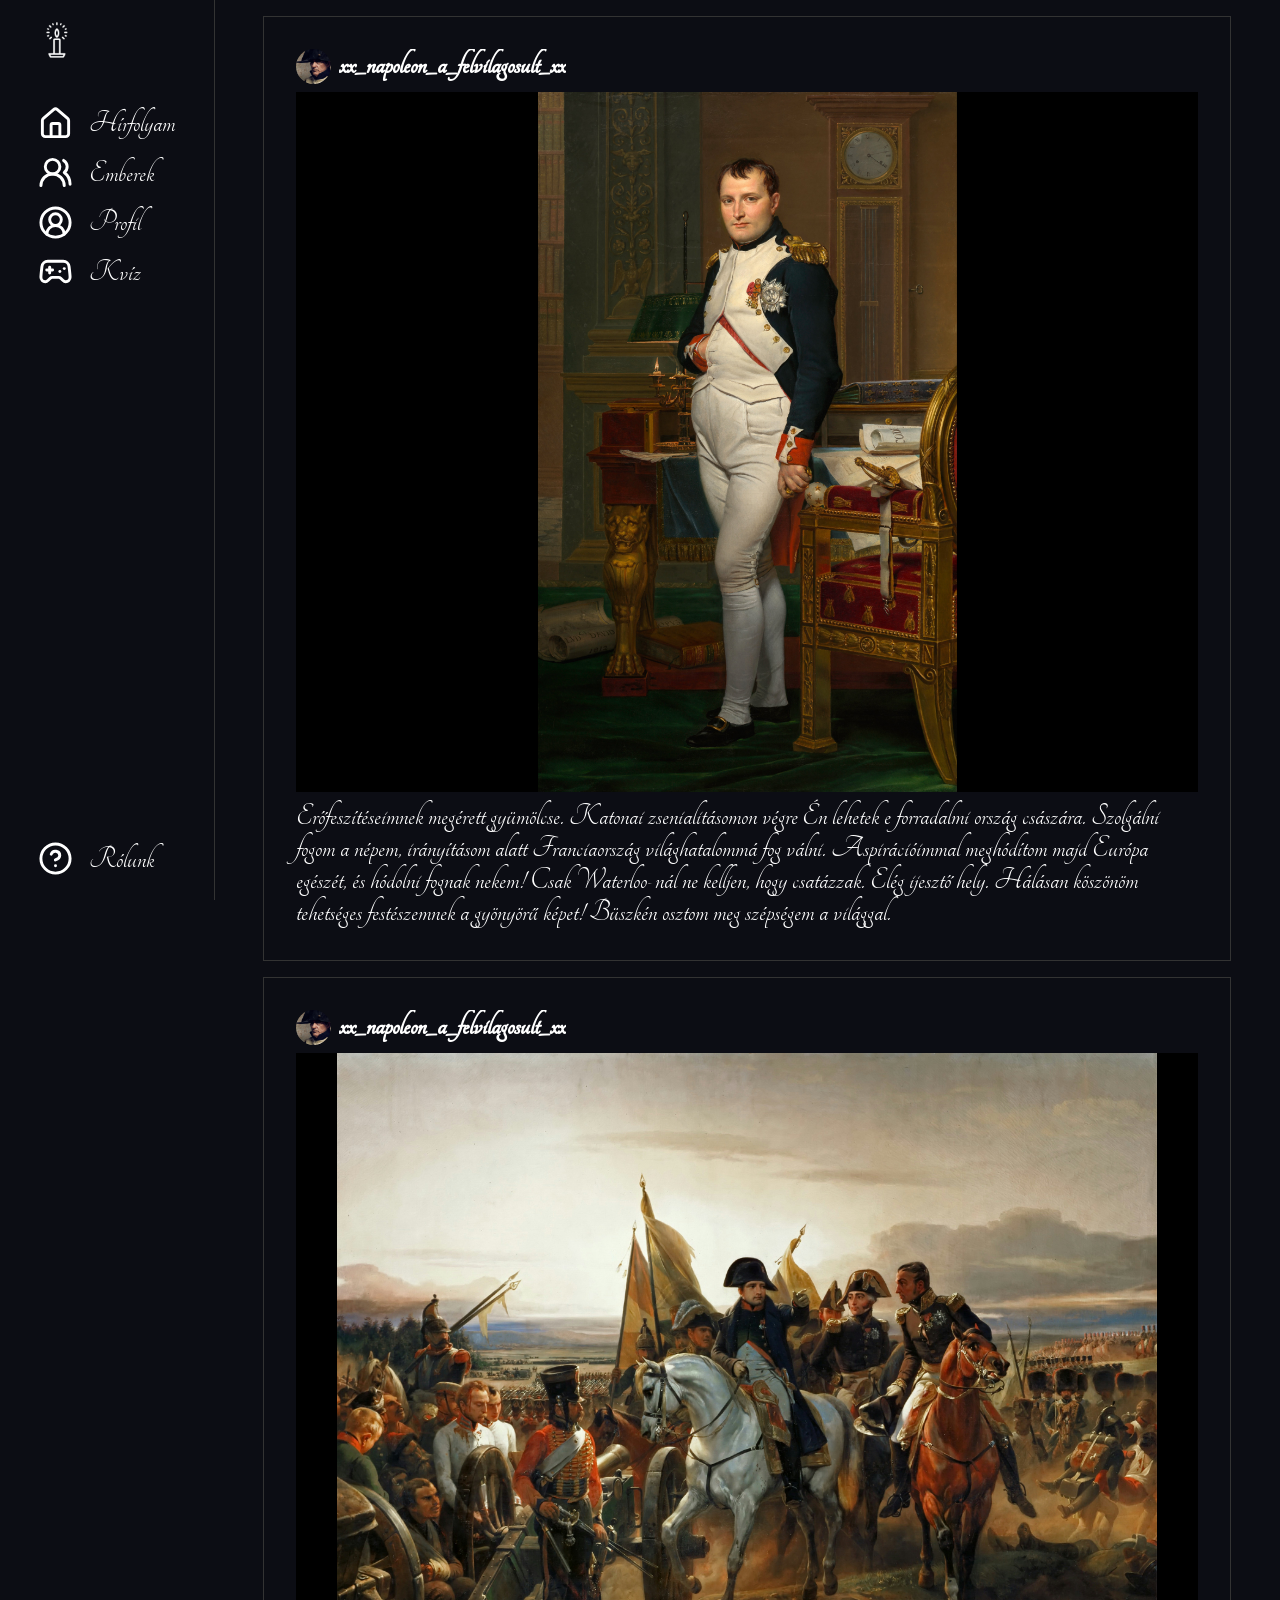
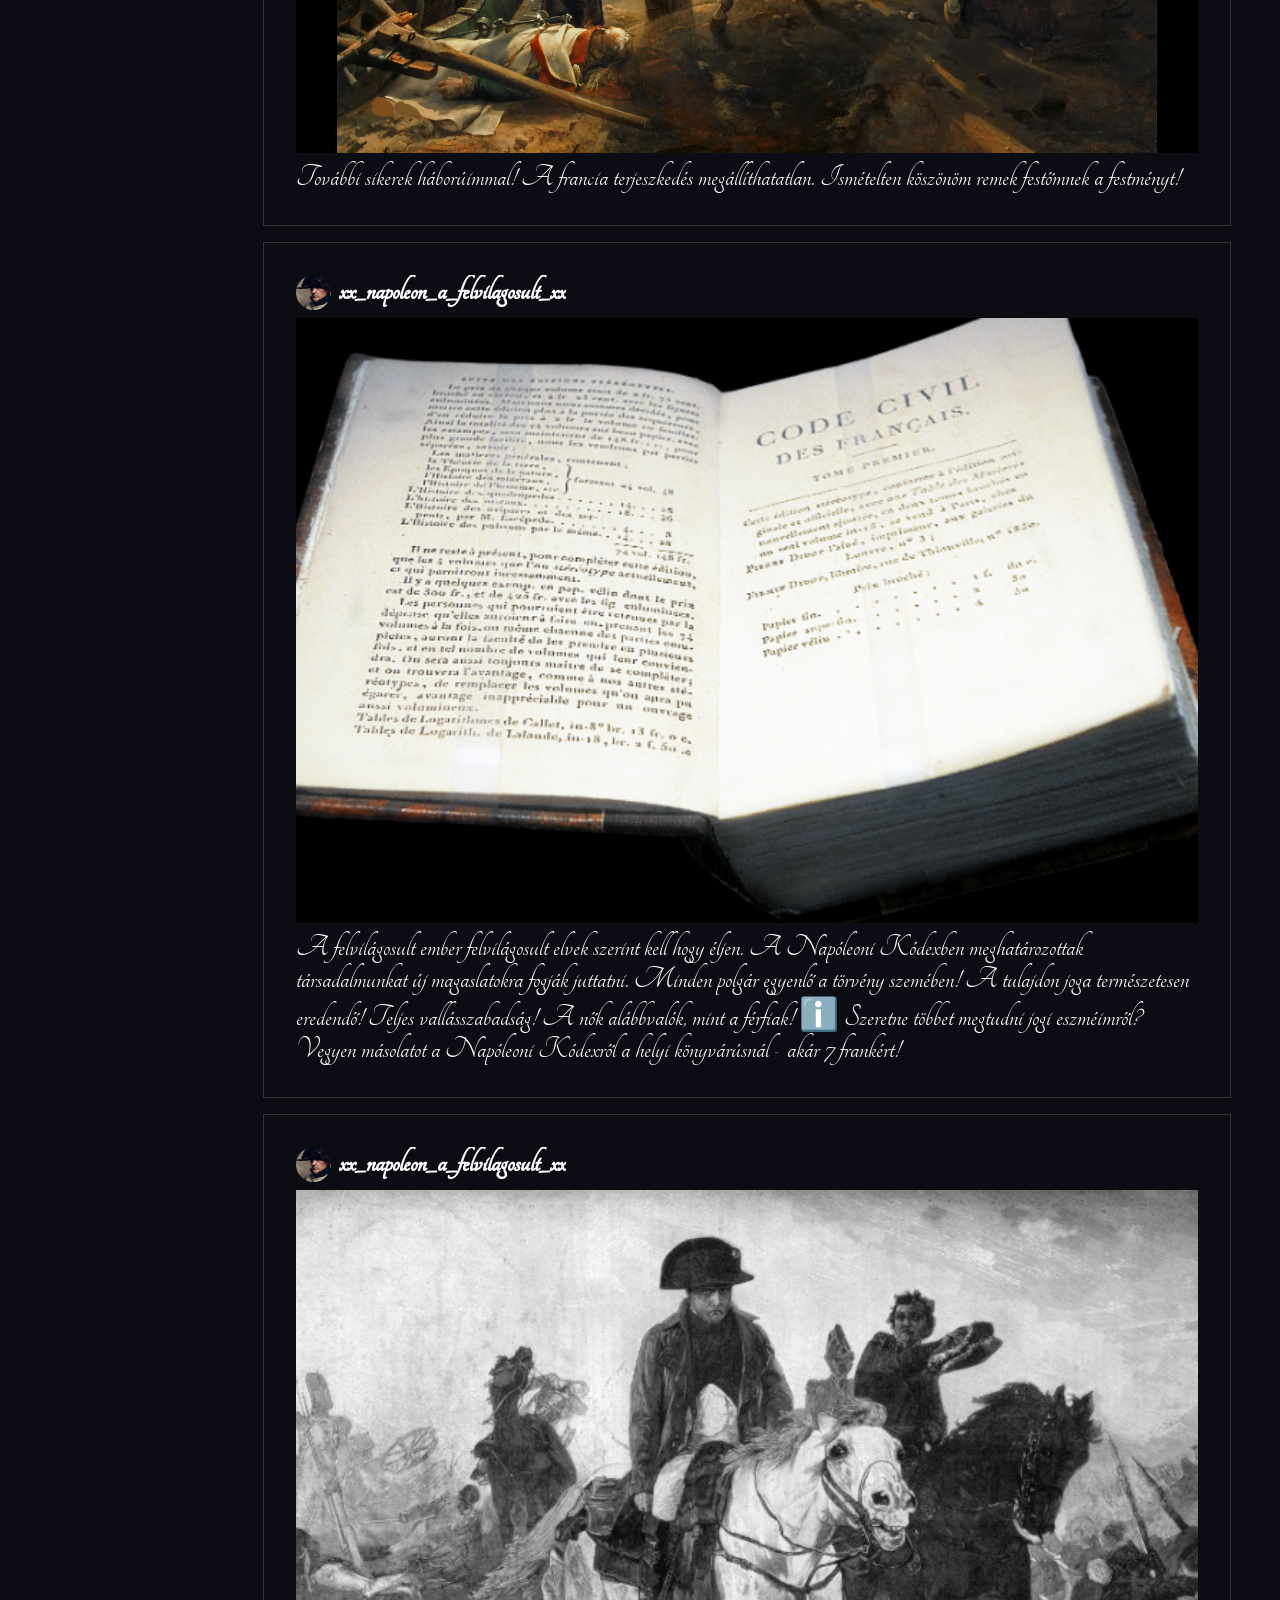
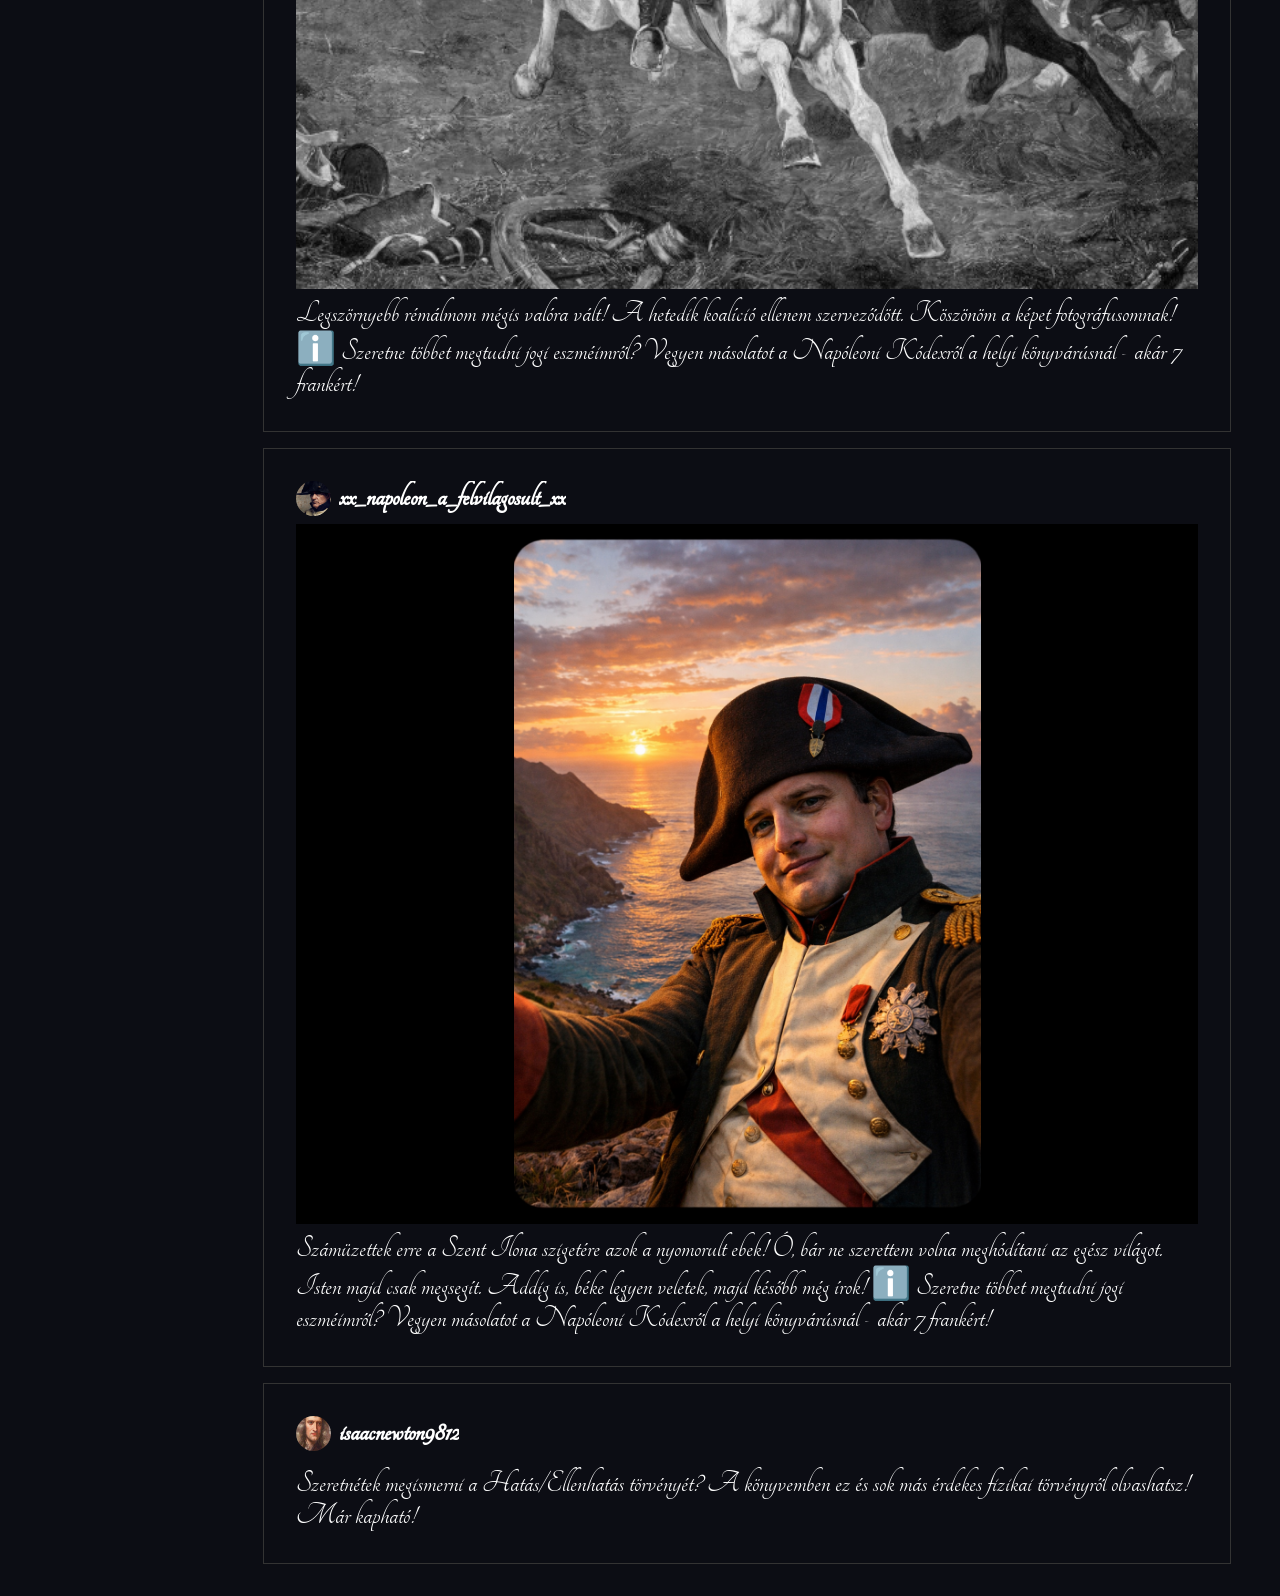
==== index.html @ ebe6faa7 "sdf" ====
<!doctype html>
<html lang="hu">
  <head>
    <meta charset="UTF-8" />
    <meta name="viewport" content="width=device-width, initial-scale=1.0" />
    <link
      rel="shortcut icon"
      href="assets/site/img/icon.png"
      type="image/x-icon"
    />
    <link rel="stylesheet" href="src/styles/main.css" />
    <script type="module" src="src/js/index.js"></script>
    <script src="src/js/post.js" type="module"></script>
    <title>lightenedgram</title>
  </head>
  <body>
    <!-- NAV -->
    <nav>
      <ul class="nav-container nav-icon">
        <li>
          <a href="https://github.com/adrianhelllo/lightenedgram">
            <img
              src="assets/site/img/icon.png"
              class="icon"
              alt="icon"
            />
          </a>
        </li>
      </ul>
      <ul class="nav-container nav-general">
        <li>
          <a href="index.html"
            ><svg
              xmlns="http://www.w3.org/2000/svg"
              viewBox="0 0 24 24"
              fill="none"
              stroke="currentColor"
              stroke-width="2"
              stroke-linecap="round"
              stroke-linejoin="round"
              class="lucide lucide-house-icon lucide-house"
            >
              <path d="M15 21v-8a1 1 0 0 0-1-1h-4a1 1 0 0 0-1 1v8" />
              <path
                d="M3 10a2 2 0 0 1 .709-1.528l7-6a2 2 0 0 1 2.582 0l7 6A2 2 0 0 1 21 10v9a2 2 0 0 1-2 2H5a2 2 0 0 1-2-2z"
              />
            </svg>
            <span class="link-text">Hírfolyam</span></a
          >
        </li>
        <li>
          <a href="src/pages/people.html"
            ><svg
              xmlns="http://www.w3.org/2000/svg"
              viewBox="0 0 24 24"
              fill="none"
              stroke="currentColor"
              stroke-width="2"
              stroke-linecap="round"
              stroke-linejoin="round"
              class="lucide lucide-users-round-icon lucide-users-round icon"
            >
              <path d="M18 21a8 8 0 0 0-16 0" />
              <circle cx="10" cy="8" r="5" />
              <path d="M22 20c0-3.37-2-6.5-4-8a5 5 0 0 0-.45-8.3" />
            </svg>
            <span class="link-text">Emberek</span></a
          >
        </li>
        <li>
          <a href="src/pages/profile.html">
            <svg
              xmlns="http://www.w3.org/2000/svg"
              viewBox="0 0 24 24"
              fill="none"
              stroke="currentColor"
              stroke-width="2"
              stroke-linecap="round"
              stroke-linejoin="round"
              class="lucide lucide-circle-user-round-icon lucide-circle-user-round"
            >
              <path d="M18 20a6 6 0 0 0-12 0" />
              <circle cx="12" cy="10" r="4" />
              <circle cx="12" cy="12" r="10" /></svg><span class="link-text">Profil</span></a
          >
        </li>
        <li>
          <a href="src/pages/quiz.html">
            <svg
              xmlns="http://www.w3.org/2000/svg"
              viewBox="0 0 24 24"
              fill="none"
              stroke="currentColor"
              stroke-width="2"
              stroke-linecap="round"
              stroke-linejoin="round"
              class="lucide lucide-gamepad2-icon lucide-gamepad-2"
            >
              <line x1="6" x2="10" y1="11" y2="11" />
              <line x1="8" x2="8" y1="9" y2="13" />
              <line x1="15" x2="15.01" y1="12" y2="12" />
              <line x1="18" x2="18.01" y1="10" y2="10" />
              <path
                d="M17.32 5H6.68a4 4 0 0 0-3.978 3.59c-.006.052-.01.101-.017.152C2.604 9.416 2 14.456 2 16a3 3 0 0 0 3 3c1 0 1.5-.5 2-1l1.414-1.414A2 2 0 0 1 9.828 16h4.344a2 2 0 0 1 1.414.586L17 18c.5.5 1 1 2 1a3 3 0 0 0 3-3c0-1.545-.604-6.584-.685-7.258-.007-.05-.011-.1-.017-.151A4 4 0 0 0 17.32 5z"
              /></svg><span class="link-text">Kvíz</span></a
          >
        </li>
      </ul>
      <ul class="nav-container nav-misc">
        <li>
          <a href="src/pages/about.html">
            <svg
              xmlns="http://www.w3.org/2000/svg"
              viewBox="0 0 24 24"
              fill="none"
              stroke="currentColor"
              stroke-width="2"
              stroke-linecap="round"
              stroke-linejoin="round"
              class="lucide lucide-circle-question-mark-icon lucide-circle-question-mark"
            >
              <circle cx="12" cy="12" r="10" />
              <path d="M9.09 9a3 3 0 0 1 5.83 1c0 2-3 3-3 3" />
              <path d="M12 17h.01" /></svg><span class="link-text">Rólunk</span></a
          >
        </li>
      </ul>
    </nav>
    <!-- NAV VÉGE -->
    <!-- HIRFOLYAM -->
    <main class="page-inner">
      <section id="feed">
        <!-- posztok ide kerülnek -->
      </section>
      <!-- LEBEGŐ POSZT SABLON ELŐ HTML -->
      <div id="post-float" class="border hidden">
        <button id="btn-float-close">X</button>
        <section id="post-float-img-cont">

          <img id="post-float-img" src="" alt="Képi tartalom" />
        
        </section>
        <section id="post-float-text">
          <article id="post-desc">
            <div class="user-card">
              <div class="user-info">

                <img id="user-pfp" src="" alt="Profilkép">
                <h5 id="user-username"></h5>

              </div>
              <div id="user-content">

                <p id="user-content-desc"></p>
              
              </div>
            </div>
          </article>
          <article id="user-comments">
            <!-- <div class="user-card">
              <div class="user-info">

                <img class="comment-user-pfp" src="" alt="Profilkép">
                <h5 class="comment-user-username"></h5>

              </div>
              <div class="user-content">

                <p class="user-content-comment"></p>

              </div>
            </div> -->

            <!-- kommentek ide -->
          </article>
        </section>
      </div>
    </main>
    <!-- HIRFOLYAM VÉGE -->
  </body>
</html>
---- src/styles/main.css ----
@import url('https://fonts.googleapis.com/css2?family=Ballet:opsz@16..72&display=swap');

@font-face {
  font-family: "Modified_Tangerine";
  src: url("../../assets/fonts/Tangerine/Tangerine-Regular.woff2") format("woff2");
  font-weight: 400;
  font-style: normal;
}

@font-face {
  font-family: "Modified_Bold_Tangerine";
  src: url("../../assets/fonts/Tangerine/Tangerine-Bold.woff2") format("woff2");
  font-weight: 700;
  font-style: normal;
}

:root {
  --PRIMARY: #0c0d14;
  --ACCENT: #333;
  --TEXT-PRIMARY: white;
  --TEXT-ACCENT: #bbb;
  --FONT-HEADING: "Ballet", cursive;
  --FONT-BODY: "Modified_Tangerine", cursive;
  --FONT-BODY-SIZE: 2rem;
}

* {
  box-sizing: border-box;
  padding: 0;
  margin: 0;
}

body {
  color: var(--TEXT-PRIMARY);
  font-family: var(--FONT-BODY);
  font-size: var(--FONT-BODY-SIZE);
  background-color: var(--PRIMARY);

  display: grid;
  grid-template-columns: auto 1fr;
}

button {
  display: flex;
  column-gap: 0.5rem;
  cursor: pointer;
  padding: 0.5rem;
  background-color: var(--ACCENT);
  border: none;
  font-family: var(--FONT-BODY);
  font-size: 2rem;
  font-weight: 700;
  letter-spacing: 5%;
  background-color: var(--PRIMARY);
  color: white;
}

button:hover {
  opacity: 0.8;
}

h1,
h2,
h3,
h4,
h5,
h6 {
  font-family: var(--FONT-HEADING);
}

img {
    display: block;
    max-width: 100%;
}

svg {
  width: clamp(28px, calc(5px + 4vw), 35px);
  height: auto;
}

a {
  text-decoration: none;
  color: inherit;
}

a:hover {
  opacity: 0.8;
}

.hidden {
  display: none !important; 
  width: 0 !important;
  height: 0 !important;
}

.border {
  border: 1px solid var(--ACCENT);
}

.page-inner {
  /* !!! Use this class for any content element aside from the nav */
  
  /* border-inline: 1px solid var(--ACCENT); */
  /* padding: 3rem; */
  /*width: clamp(660px, 70%, 1500px);
  max-width: 100%;*/

  width: 100%;
  max-width: 1000px;
  
  padding: 1rem;
  margin-inline: auto; /* inline necessary as content is a grid element */
}

/* NAV STILUSOK */

.nav-icon li a {
  aspect-ratio: 1/1;
  width: 50px;
  height: 50px;
  padding: 0;
}

nav {
  display: grid;
  position: sticky;
  top: 0;
  z-index: 1;
  grid-template-rows: auto 1fr auto;
  gap: 2rem;
  padding: 1rem min(3vw, 2rem);
  flex-flow: column nowrap;
  border-right: 1px solid var(--ACCENT);
  height: 100vh;
}

nav .nav-container {
  list-style-type: none;
  display: flex;
  flex-flow: column nowrap;
}

nav .nav-container li {
  display: inline-block;
}

nav .nav-container li a {
  display: inline-flex;
  align-items: center;
  gap: 1rem;
  padding: 0.4rem;
  border-radius: 0.4rem;
  color: white;
  text-decoration: none;
}

nav .nav-container li a:hover {
    background-color: var(--ACCENT);
}

/* HÍRFOLYAM STILUSOK */

.post {
  margin-bottom: 1rem;
  padding: 2rem;
}

.post .post-author {
  display: flex;
  column-gap: 0.5rem;
  margin-bottom: 0.5rem;
}

.post .post-author .author-pfp {
  border-radius: 100%;
}

.post .post-author .author-name {
  font-weight: 700;
  overflow: hidden;
  text-overflow: ellipsis;
}

.post .post-content img {
  display: block;
  width: clamp(300px, 100%, 1200px);
  max-height: 700px;
  object-fit: contain;
  height: auto;
  margin: auto;
  /* max-height: 1000px; */
}

.post .post-content .img-cont {
  background-color: black;
  margin: 0.5rem 0;
}

/* LEBEGŐ POST STILUSOK */

#post-float {
  position: fixed;
  top: 50%;
  left: 50%;
  translate: -50% -50%;
  width: min(70%, 1000px);
  height: 80vh;
  z-index: 9999;

  display: grid;
  grid-template-columns: repeat(2, 1fr);

  background-color: var(--PRIMARY);
  border-radius: 2rem;
}

#post-float #btn-float-close {
  position: absolute;
  top: 0;
  right: 0;
}

/* TÖRÉSPONT */
@media screen and (max-width: 768px) {
  body {
    display: block;
    padding-bottom: 5rem; /* Account for space created by navbar */
  }

  nav {
    width: 100%;
    position: fixed;
    top: auto;
    bottom: 0;
    gap: 1rem;
    align-items: center;
    grid-template-rows: none;
    grid-template-columns: auto 1fr auto;
    background-color: var(--PRIMARY);
    border-top: 1px solid var(--ACCENT);
    border-right: none;
    padding: 1rem;
    height: auto;
  }

  nav .nav-general {
    flex-flow: row;
    justify-content: center;
    column-gap: 0.75rem;
  }

  nav .nav-container .link-text {
    display: none;
  }
}
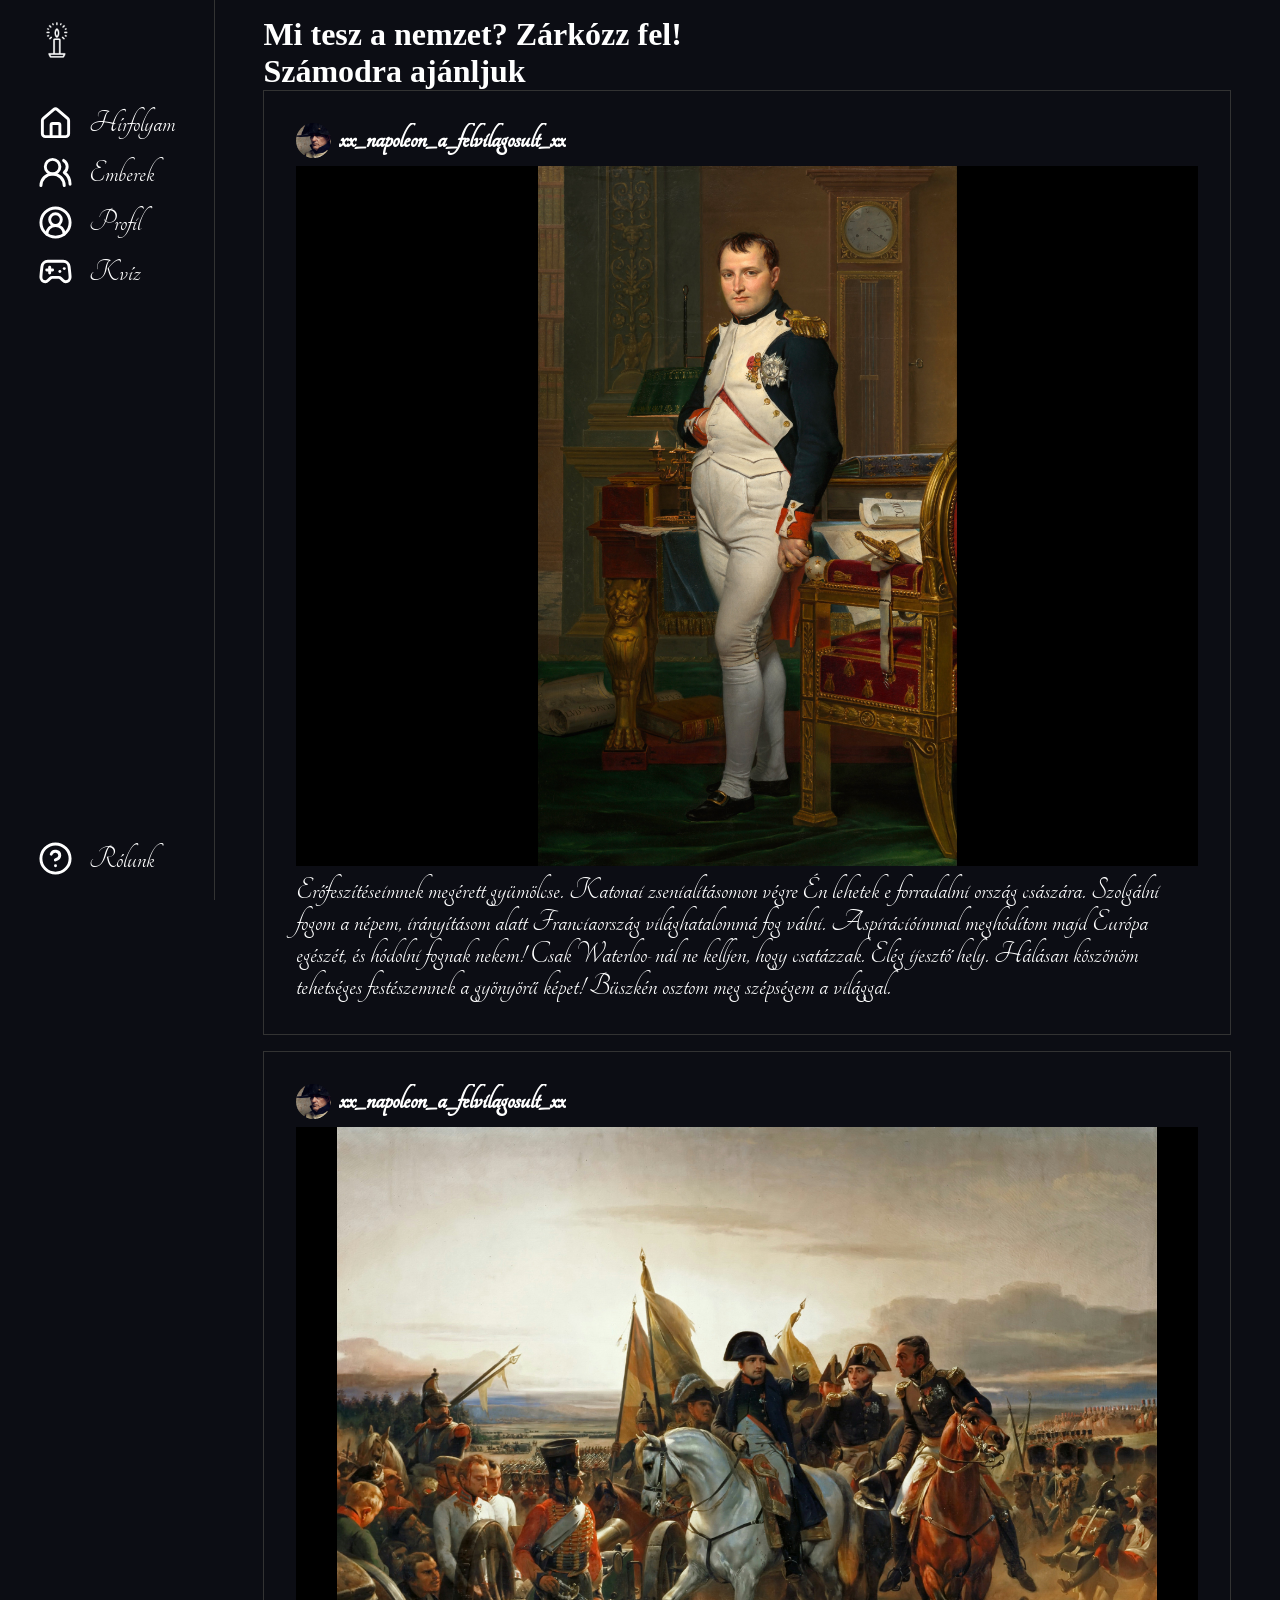
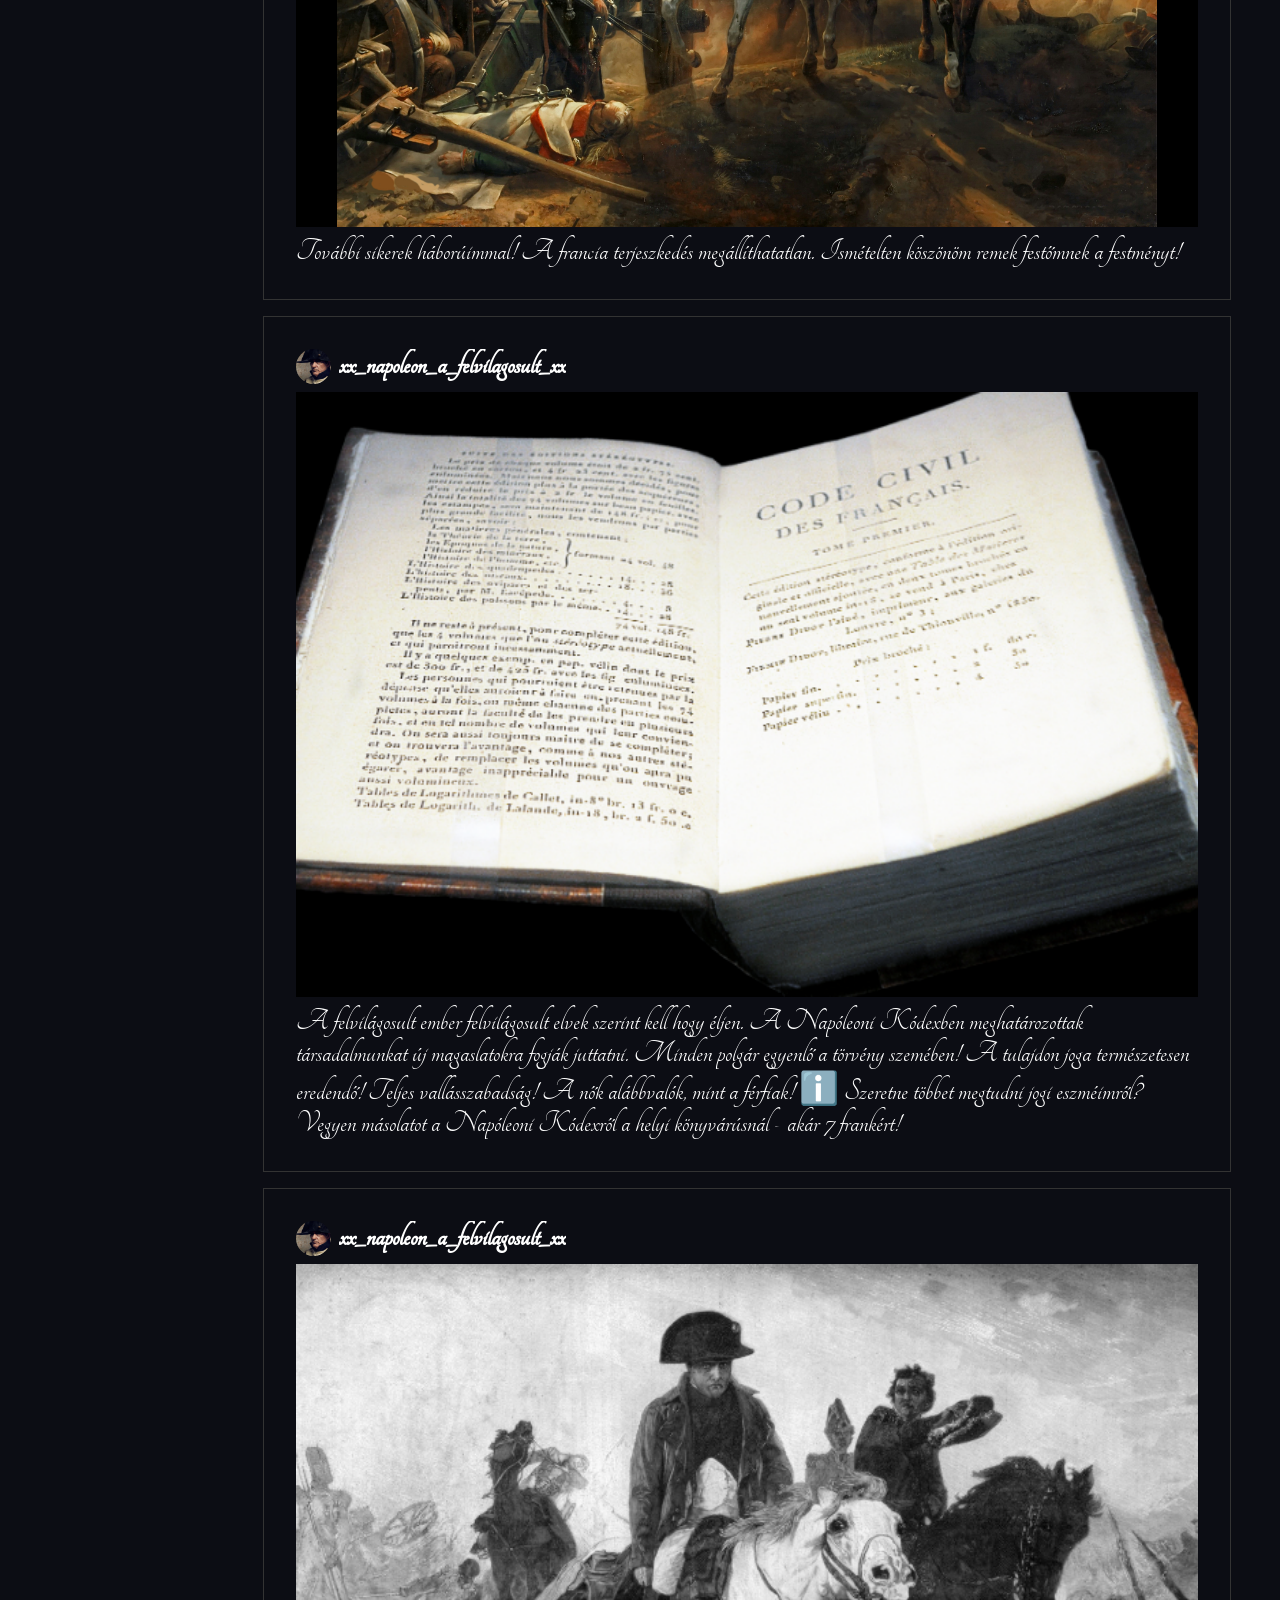
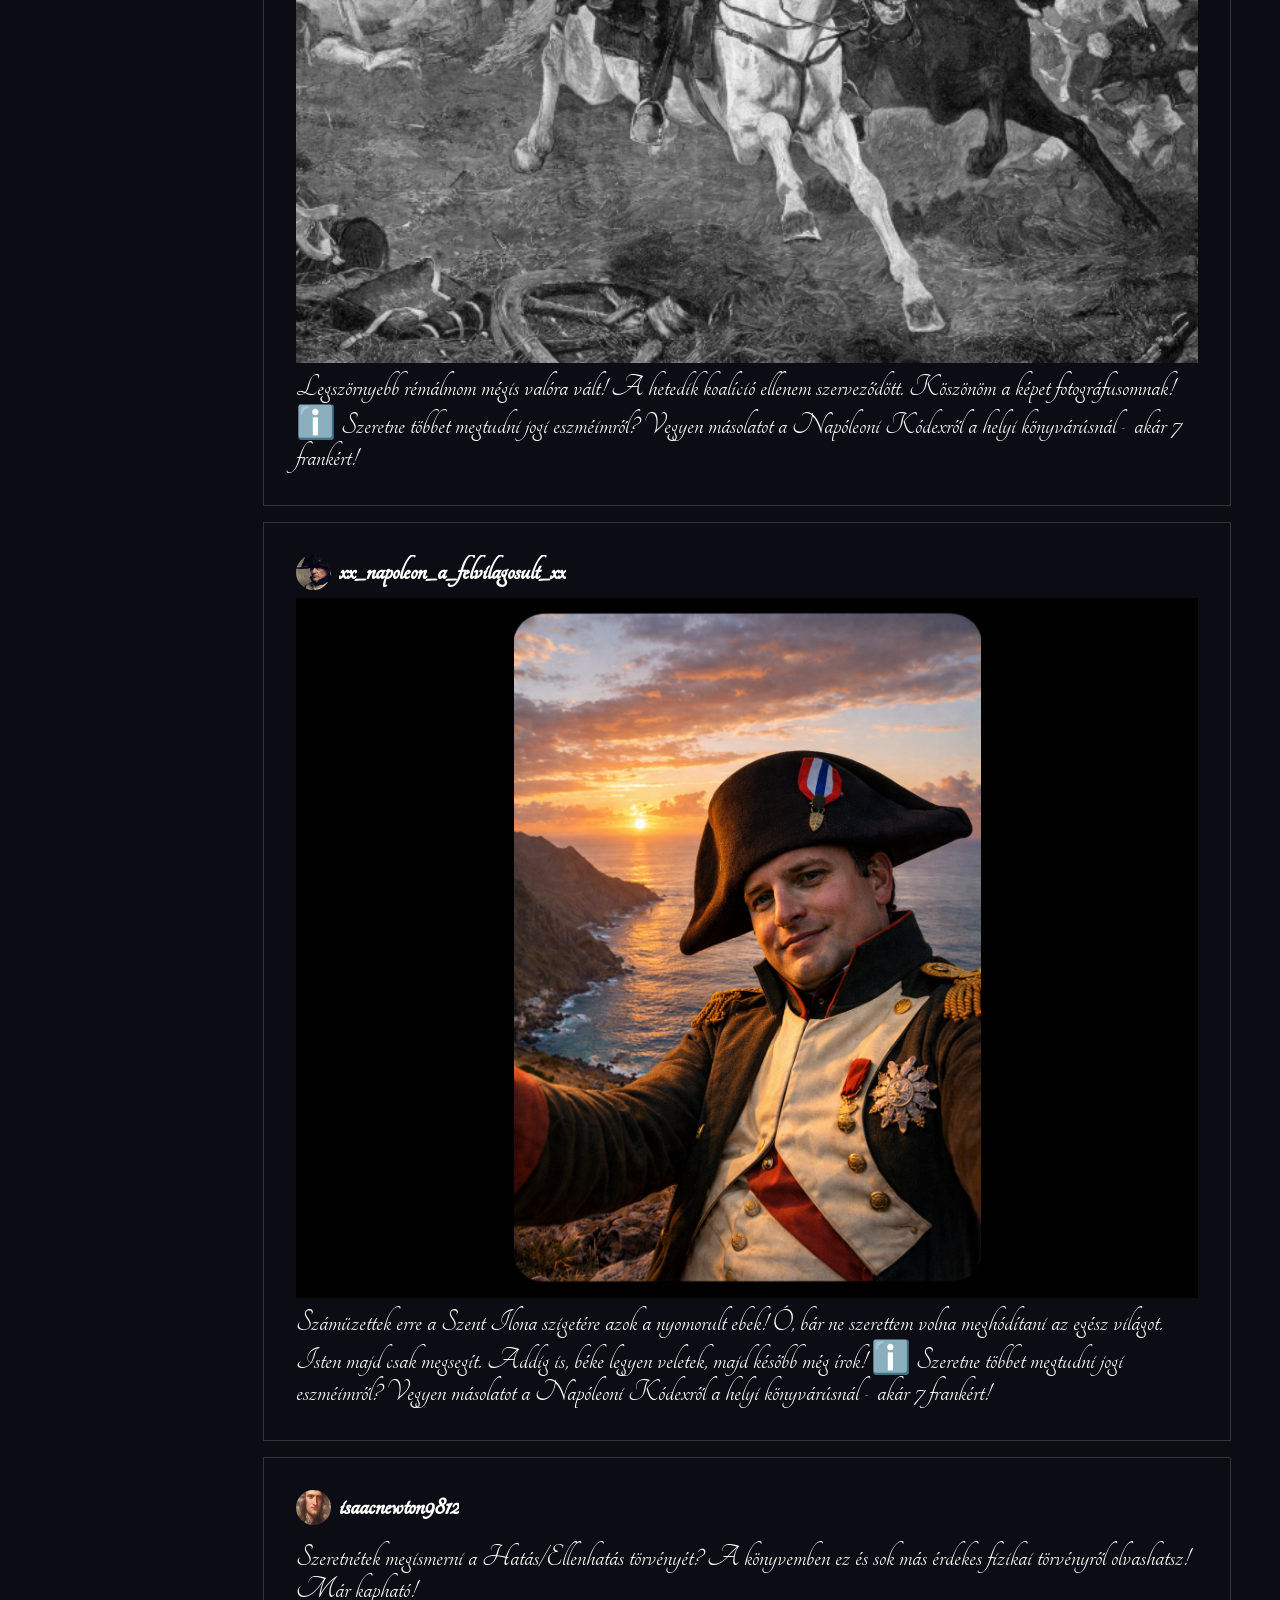
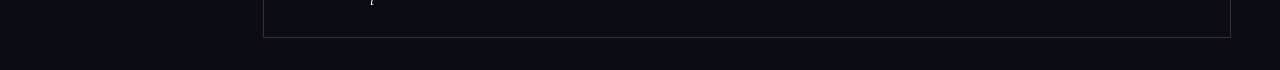
==== commit e4f6cf30: "create container for recents" ====
--- a/index.html
+++ b/index.html
@@ -129,6 +129,11 @@
     <!-- NAV VÉGE -->
     <!-- HIRFOLYAM -->
     <main class="page-inner">
+      <h4>Mi tesz a nemzet? Zárkózz fel!</h4>
+      <section id="recent-container">
+        <!-- profilok / story-k ide kerülnek -->
+      </section>
+      <h4>Számodra ajánljuk</h4>
       <section id="feed">
         <!-- posztok ide kerülnek -->
       </section>
--- a/src/styles/main.css
+++ b/src/styles/main.css
@@ -93,6 +93,10 @@
   height: 0 !important;
 }
 
+.nowrap {
+  white-space: nowrap;
+}
+
 .border {
   border: 1px solid var(--ACCENT);
 }
@@ -155,7 +159,7 @@
 }
 
 nav .nav-container li a:hover {
-    background-color: var(--ACCENT);
+  background-color: var(--ACCENT);
 }
 
 /* HÍRFOLYAM STILUSOK */
@@ -200,24 +204,91 @@
 
 #post-float {
   position: fixed;
+  top: 0;
+  left: 0;
+  z-index: 2;
+  width: 100%;
+  height: 100%;
+  background-color: rgba(0, 0, 0, 0.7);
+  backdrop-filter: blur(10px);
+}
+
+#post-float #btn-float-close {
+  position: absolute;
+  background-color: rgba(0, 0, 0 , 0);
+  top: 10px;
+  right: 10px;
+  z-index: 9999;
+}
+
+#post-float #post-float-content {
+  position: fixed;
   top: 50%;
   left: 50%;
   translate: -50% -50%;
-  width: min(70%, 1000px);
-  height: 80vh;
-  z-index: 9999;
+  width: min(90%, 1500px);
+  height: 90svh;
 
   display: grid;
-  grid-template-columns: repeat(2, 1fr);
+  grid-template-columns: 1fr min(fit-content(500px), 1fr);
 
   background-color: var(--PRIMARY);
-  border-radius: 2rem;
-}
-
-#post-float #btn-float-close {
-  position: absolute;
-  top: 0;
-  right: 0;
+}
+
+#post-float #post-float-content #post-float-img-cont {
+  display: grid;
+  align-items: center;
+  width: 100%;
+  height: 100%;
+  min-height: 0; /* A grid elemek alapból nem lehetnek kisebbek, mint tartalmuk */
+  background-color: black;
+}
+
+#post-float #post-float-content #post-float-img-cont #post-float-img {
+  width: 100%;
+  height: 100%;
+  object-fit: contain;
+  overflow: hidden;
+}
+
+#post-float #post-float-content #post-float-text {
+  overflow-y: auto;
+  padding-top: 3rem;
+  padding: 1rem;
+}
+
+.user-card {
+  margin-bottom: 1rem;
+  font-size: 1.4rem;
+  padding: 0.5rem;
+}
+
+.user-card .user-info {
+  display: flex;
+  align-items: center;
+  gap: 1rem;
+  margin-bottom: 0.5rem;
+}
+
+.user-card .user-info img {
+  width: 35px;
+  height: 35px; 
+  border-radius: 50%;
+}
+
+.user-card .user-info h5 {
+  overflow: hidden;
+  text-overflow: ellipsis;
+}
+
+#post-float #post-float-content #post-float-text #user-comments-empty {
+  opacity: 0.5;
+  text-align: center;
+  padding: 3rem 0;
+}
+
+#post-float #post-float-content #post-float-text #user-comments-empty .icon {
+  width: 25%;
 }
 
 /* TÖRÉSPONT */
@@ -226,6 +297,8 @@
     display: block;
     padding-bottom: 5rem; /* Account for space created by navbar */
   }
+
+  /* NAV TÖRÉSPONT STILUSOK */
 
   nav {
     width: 100%;
@@ -252,6 +325,27 @@
   nav .nav-container .link-text {
     display: none;
   }
-}
-
-
+
+  /* LEBEGŐ POSZT TÖRÉSPONT STILUSOK */
+
+  #post-float #post-float-content {
+    display: block;
+    overflow-y: scroll;
+    width: 70%;
+    padding: 0;
+  }
+
+  #post-float #post-float-content #post-float-text {
+    margin-top: 1rem;
+  }
+
+  #post-float #post-float-content #btn-float-close {
+    position: sticky;
+    top: 0;
+    margin: auto;
+    aspect-ratio: 1/1;
+    padding: 1rem;
+    font-size: 2.5rem;
+    border-radius: 50%;
+  }
+}
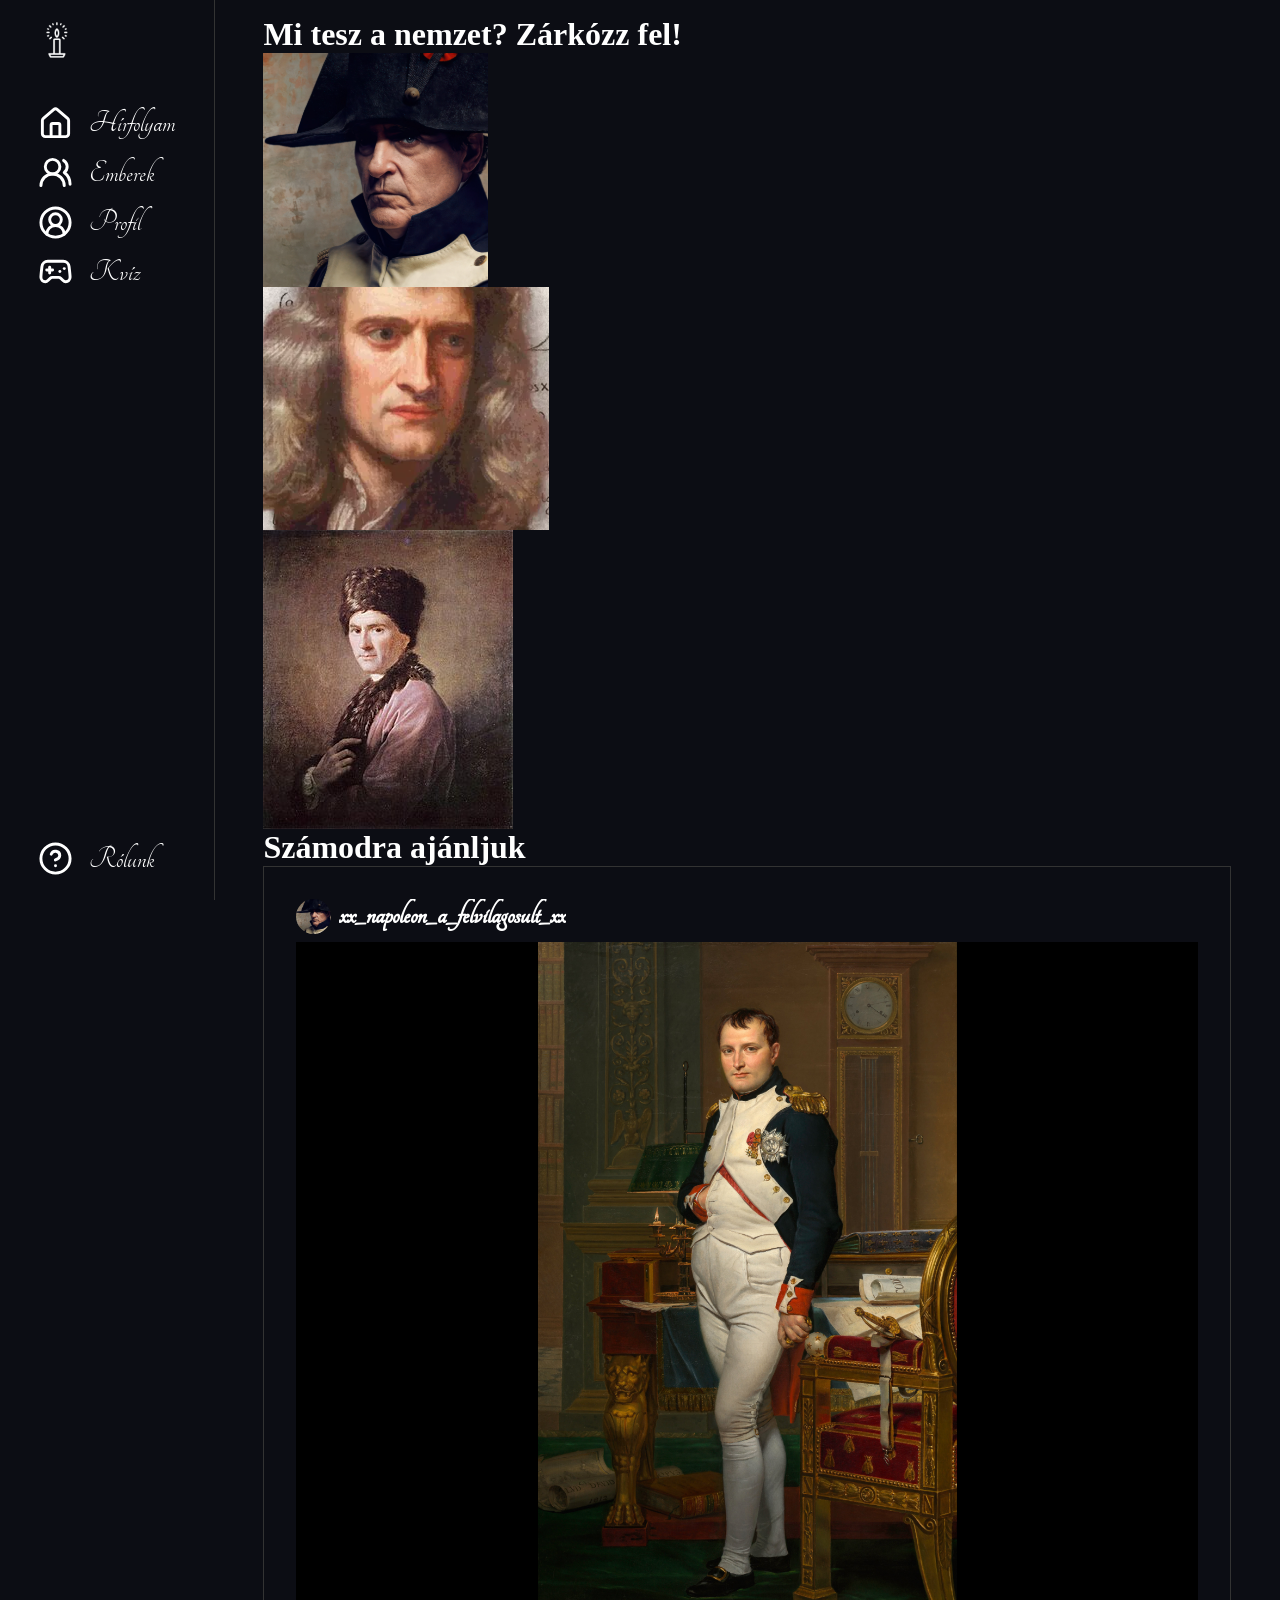
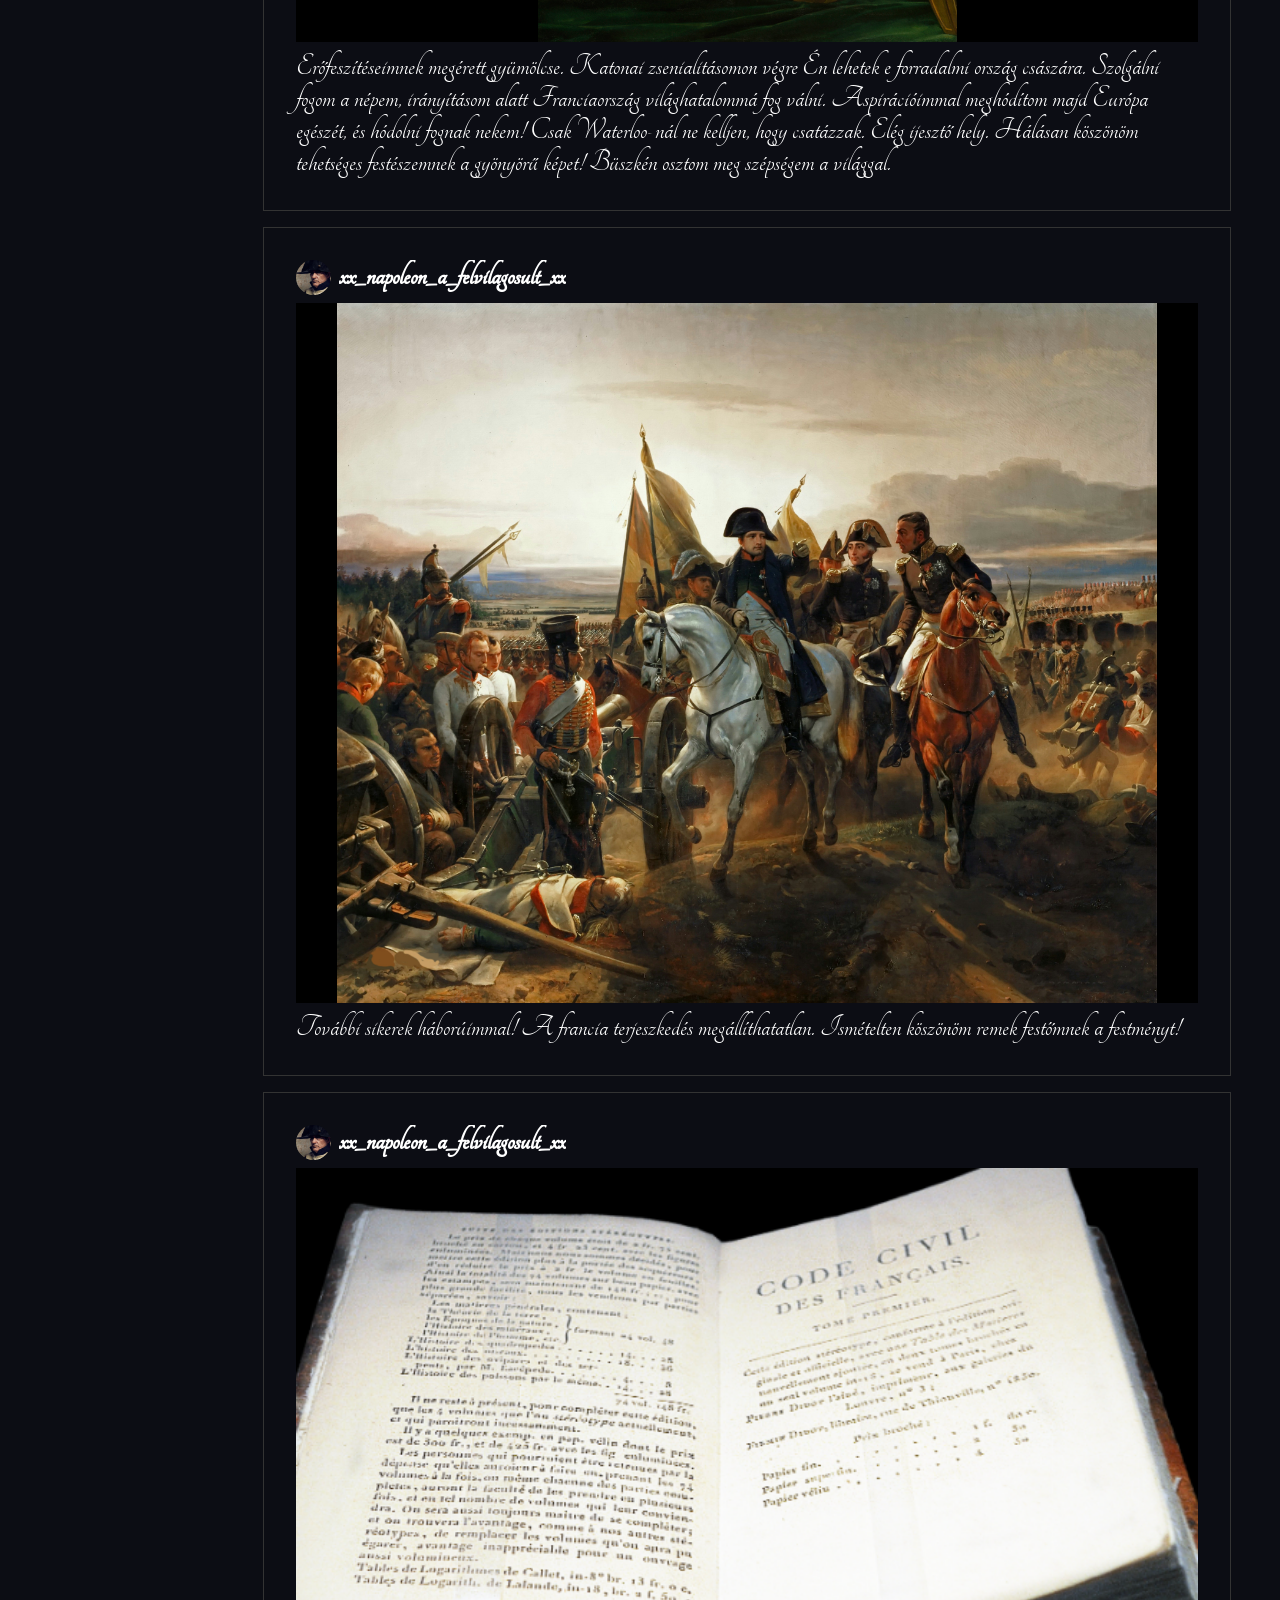
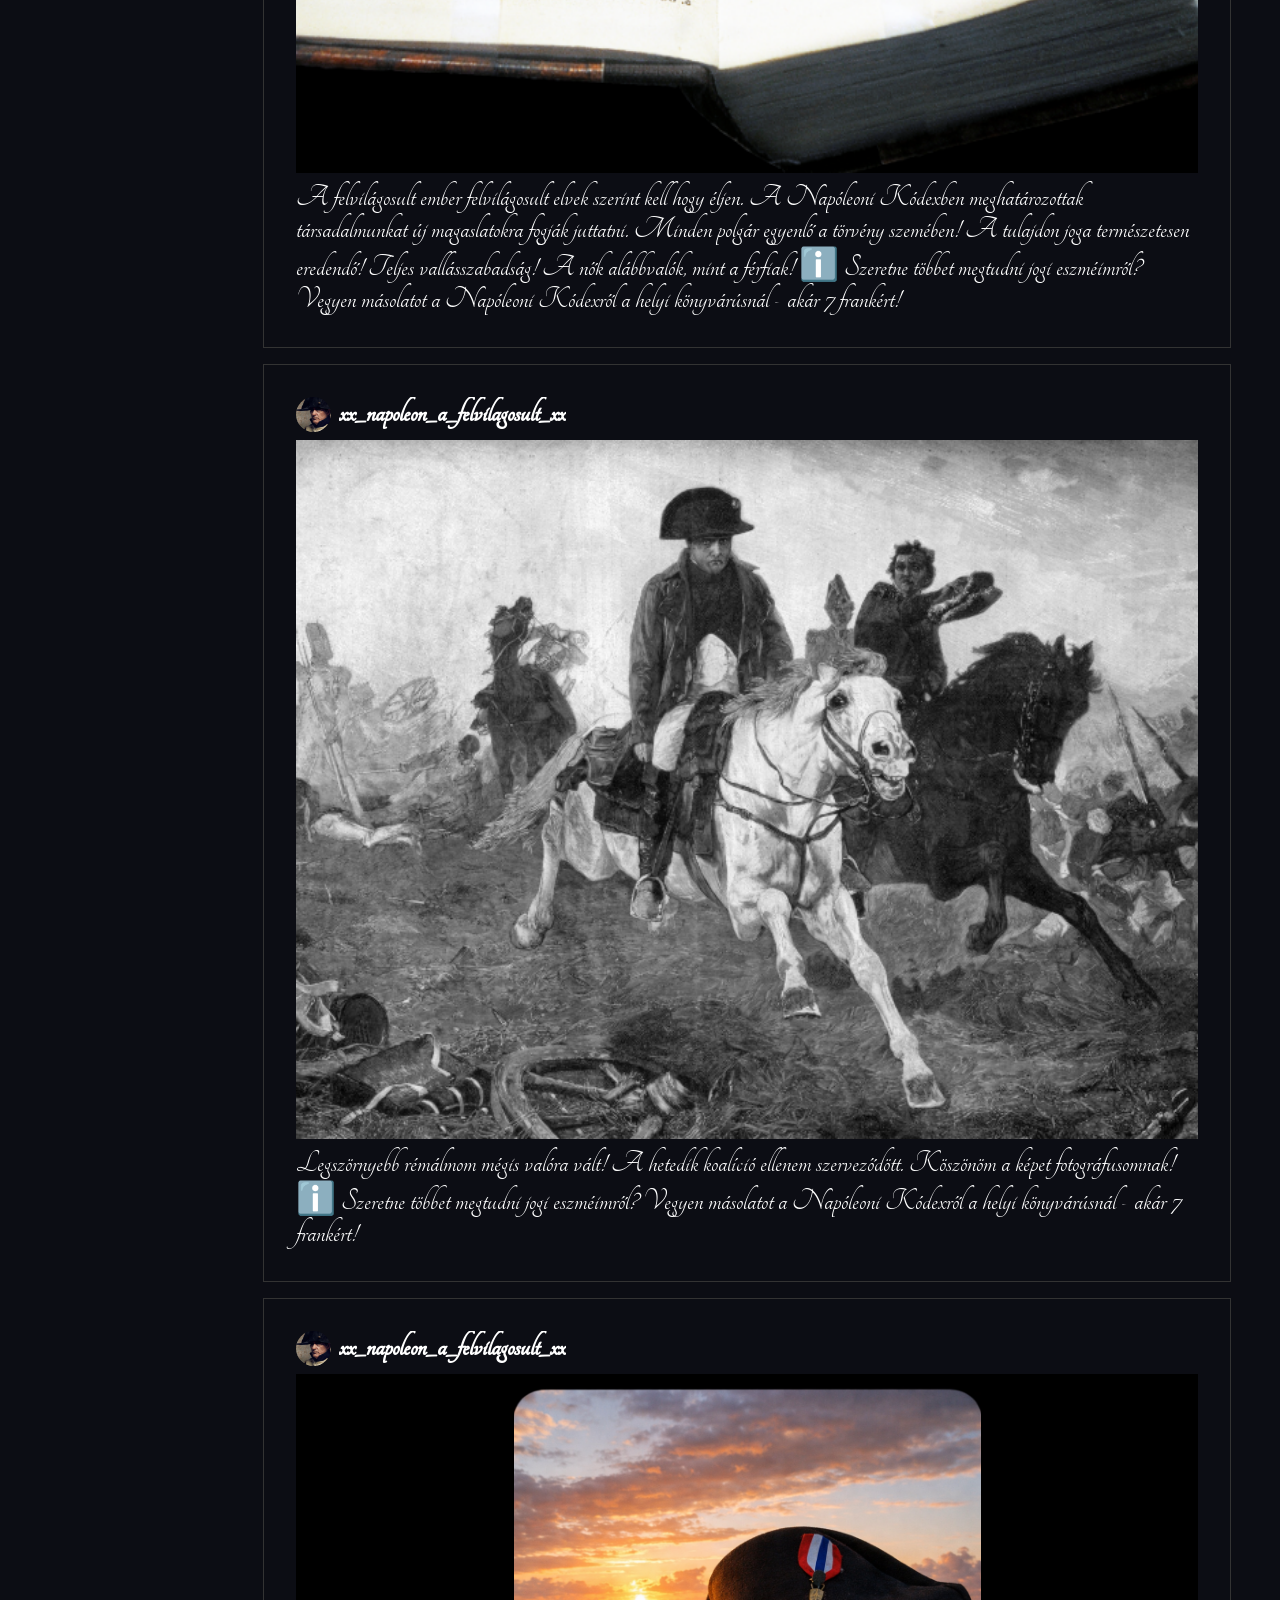
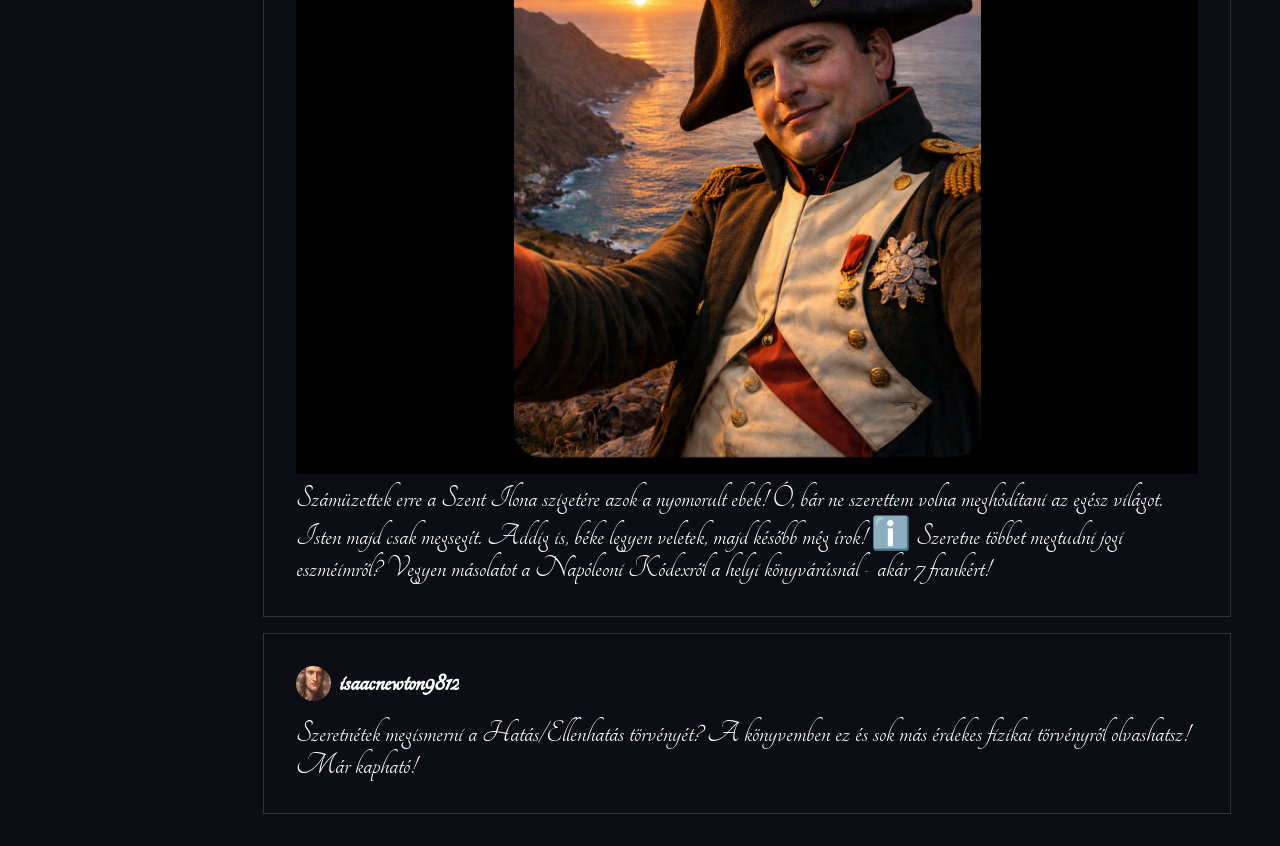
==== commit d8bc27a4: "add dynamic path data to elements that call showpost" ====
--- a/index.html
+++ b/index.html
@@ -9,8 +9,9 @@
       type="image/x-icon"
     />
     <link rel="stylesheet" href="src/styles/main.css" />
+    <link rel="stylesheet" href="src/styles/index.css" />
     <script type="module" src="src/js/index.js"></script>
-    <script src="src/js/post.js" type="module"></script>
+    <script type="module" src="src/js/post.js"></script>
     <title>lightenedgram</title>
   </head>
   <body>
@@ -130,7 +131,8 @@
     <!-- HIRFOLYAM -->
     <main class="page-inner">
       <h4>Mi tesz a nemzet? Zárkózz fel!</h4>
-      <section id="recent-container">
+      <section id="recent-cont">
+        
         <!-- profilok / story-k ide kerülnek -->
       </section>
       <h4>Számodra ajánljuk</h4>
--- a/src/styles/main.css
+++ b/src/styles/main.css
@@ -162,44 +162,6 @@
   background-color: var(--ACCENT);
 }
 
-/* HÍRFOLYAM STILUSOK */
-
-.post {
-  margin-bottom: 1rem;
-  padding: 2rem;
-}
-
-.post .post-author {
-  display: flex;
-  column-gap: 0.5rem;
-  margin-bottom: 0.5rem;
-}
-
-.post .post-author .author-pfp {
-  border-radius: 100%;
-}
-
-.post .post-author .author-name {
-  font-weight: 700;
-  overflow: hidden;
-  text-overflow: ellipsis;
-}
-
-.post .post-content img {
-  display: block;
-  width: clamp(300px, 100%, 1200px);
-  max-height: 700px;
-  object-fit: contain;
-  height: auto;
-  margin: auto;
-  /* max-height: 1000px; */
-}
-
-.post .post-content .img-cont {
-  background-color: black;
-  margin: 0.5rem 0;
-}
-
 /* LEBEGŐ POST STILUSOK */
 
 #post-float {
@@ -230,7 +192,7 @@
   height: 90svh;
 
   display: grid;
-  grid-template-columns: 1fr min(fit-content(500px), 1fr);
+  grid-template-columns: 1fr fit-content(50%);
 
   background-color: var(--PRIMARY);
 }
--- a/src/styles/index.css
+++ b/src/styles/index.css
@@ -0,0 +1,41 @@
+/* FELZÁRKÓZÁS STILUSOK */
+
+
+
+/* HÍRFOLYAM STILUSOK */
+
+.post {
+  margin-bottom: 1rem;
+  padding: 2rem;
+}
+
+.post .post-author {
+  display: flex;
+  column-gap: 0.5rem;
+  margin-bottom: 0.5rem;
+}
+
+.post .post-author .author-pfp {
+  border-radius: 100%;
+}
+
+.post .post-author .author-name {
+  font-weight: 700;
+  overflow: hidden;
+  text-overflow: ellipsis;
+}
+
+.post .post-content img {
+  display: block;
+  width: clamp(300px, 100%, 1200px);
+  max-height: 700px;
+  object-fit: contain;
+  height: auto;
+  margin: auto;
+  /* max-height: 1000px; */
+}
+
+.post .post-content .img-cont {
+  background-color: black;
+  margin: 0.5rem 0;
+}
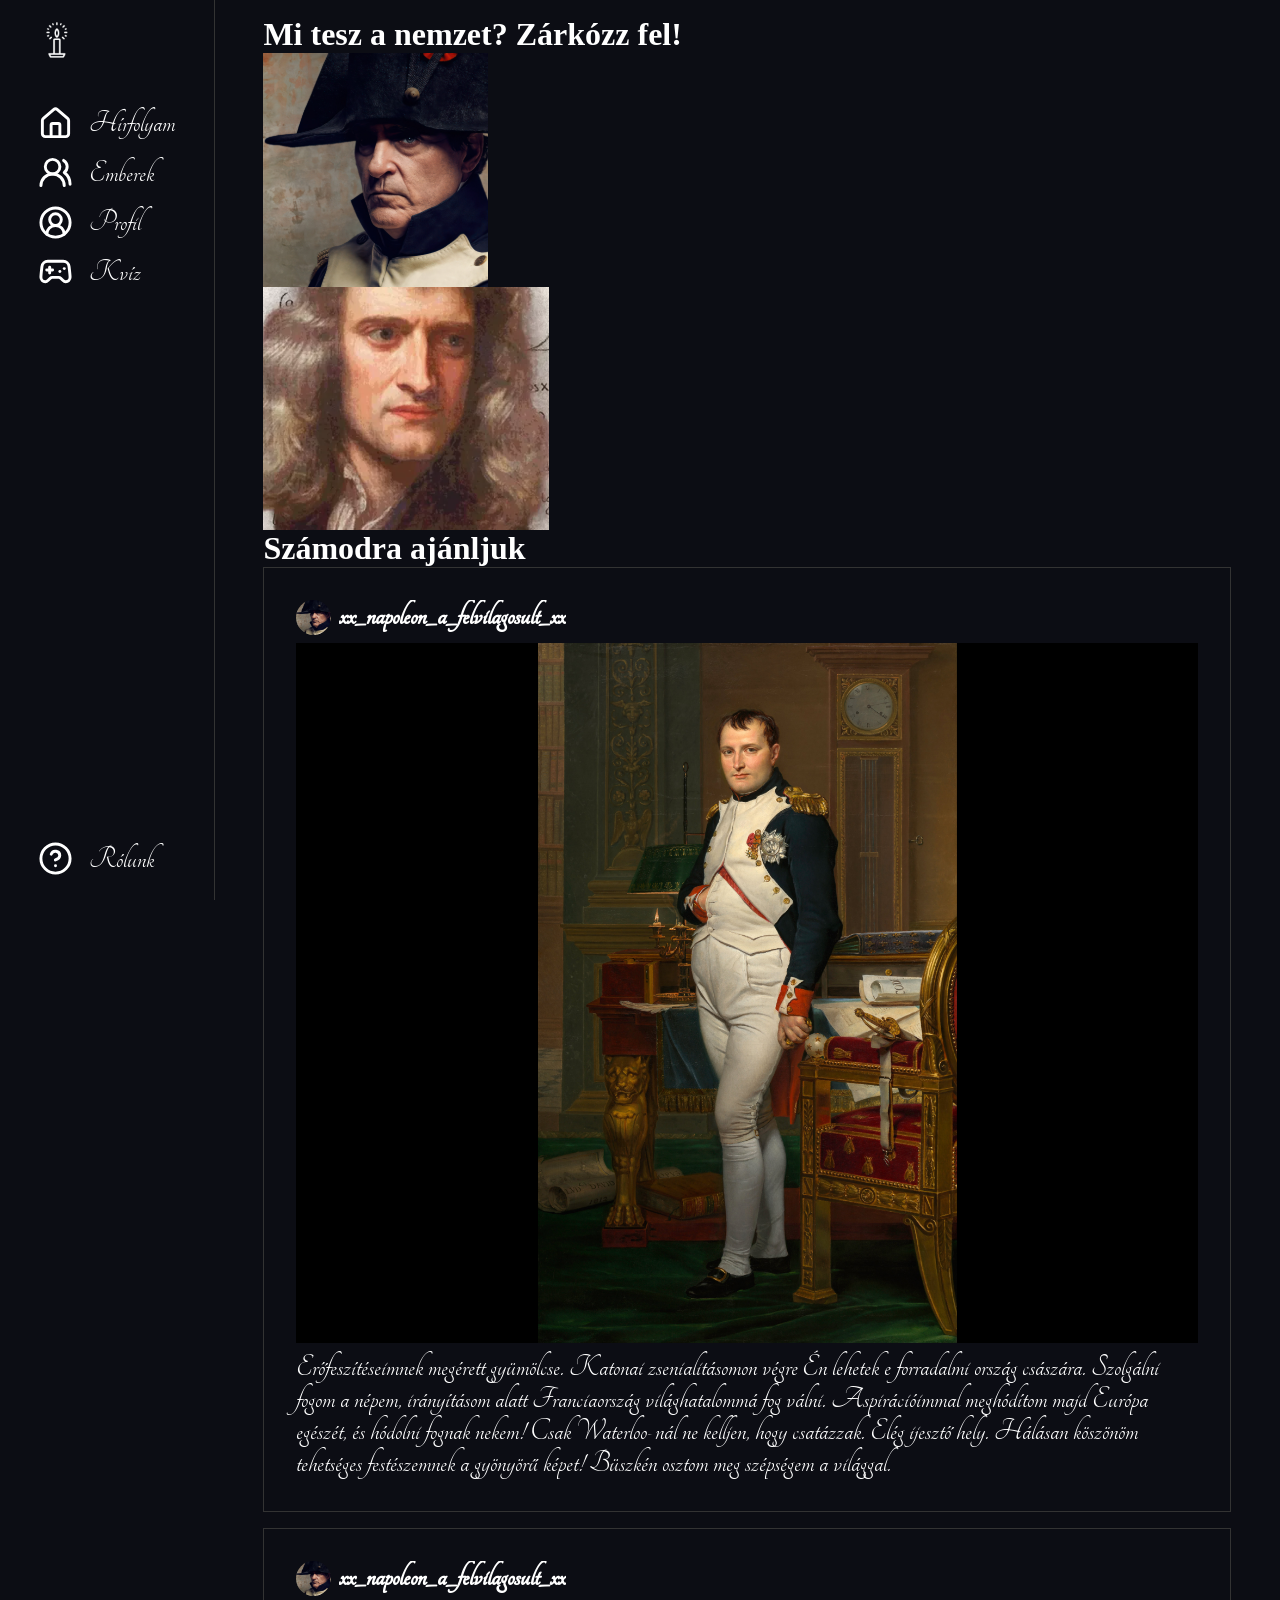
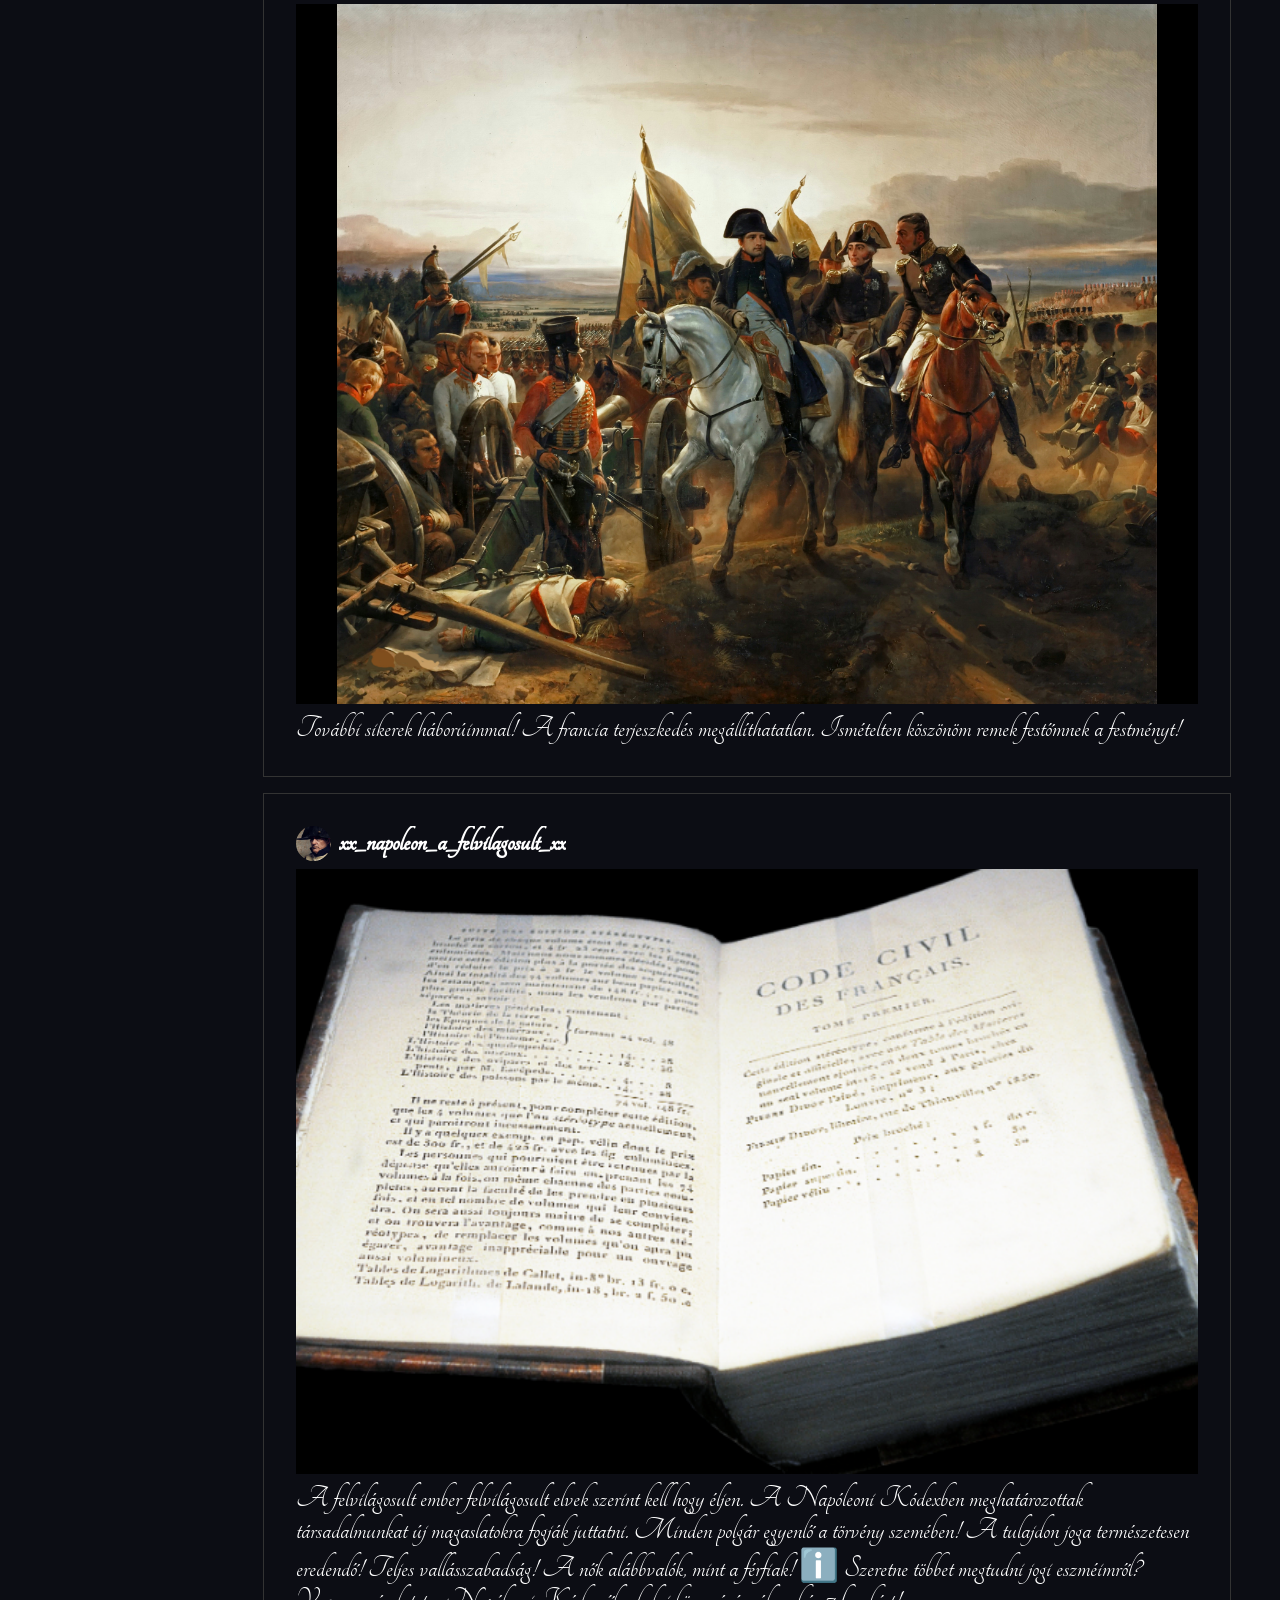
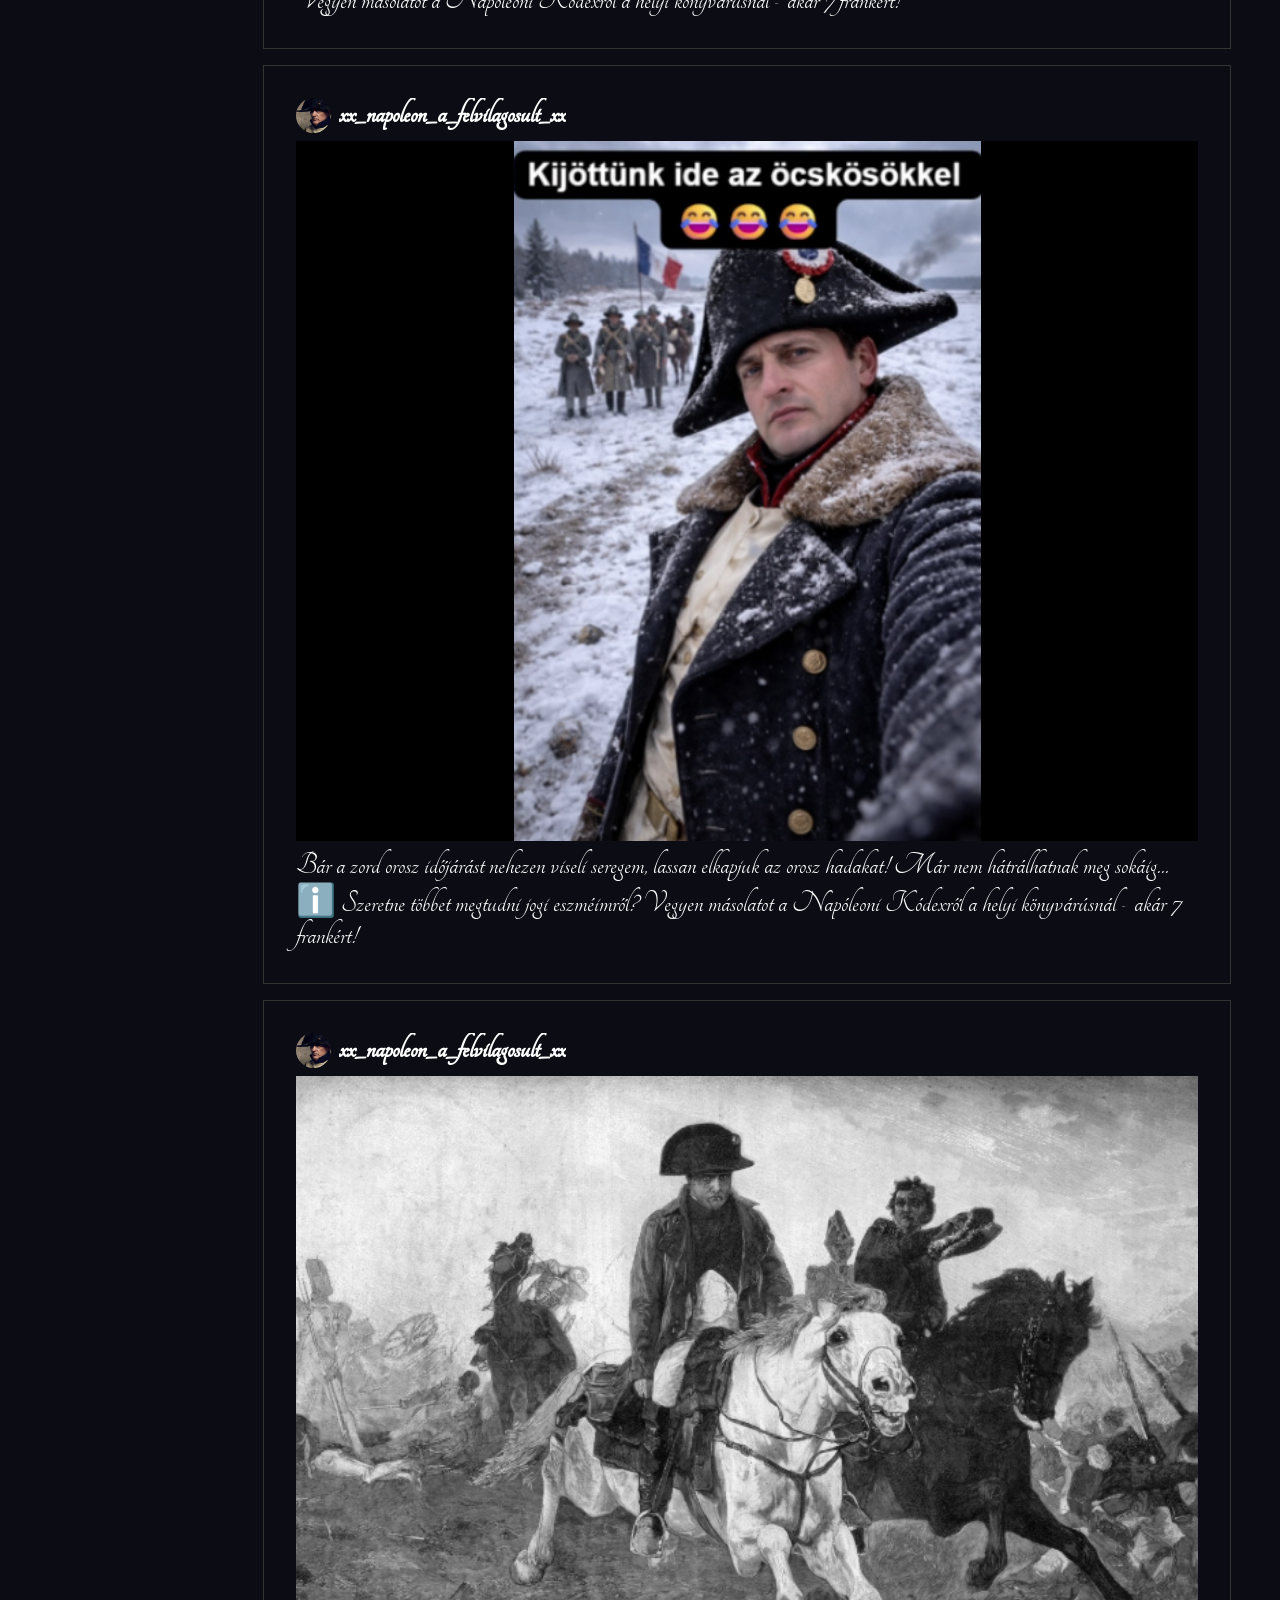
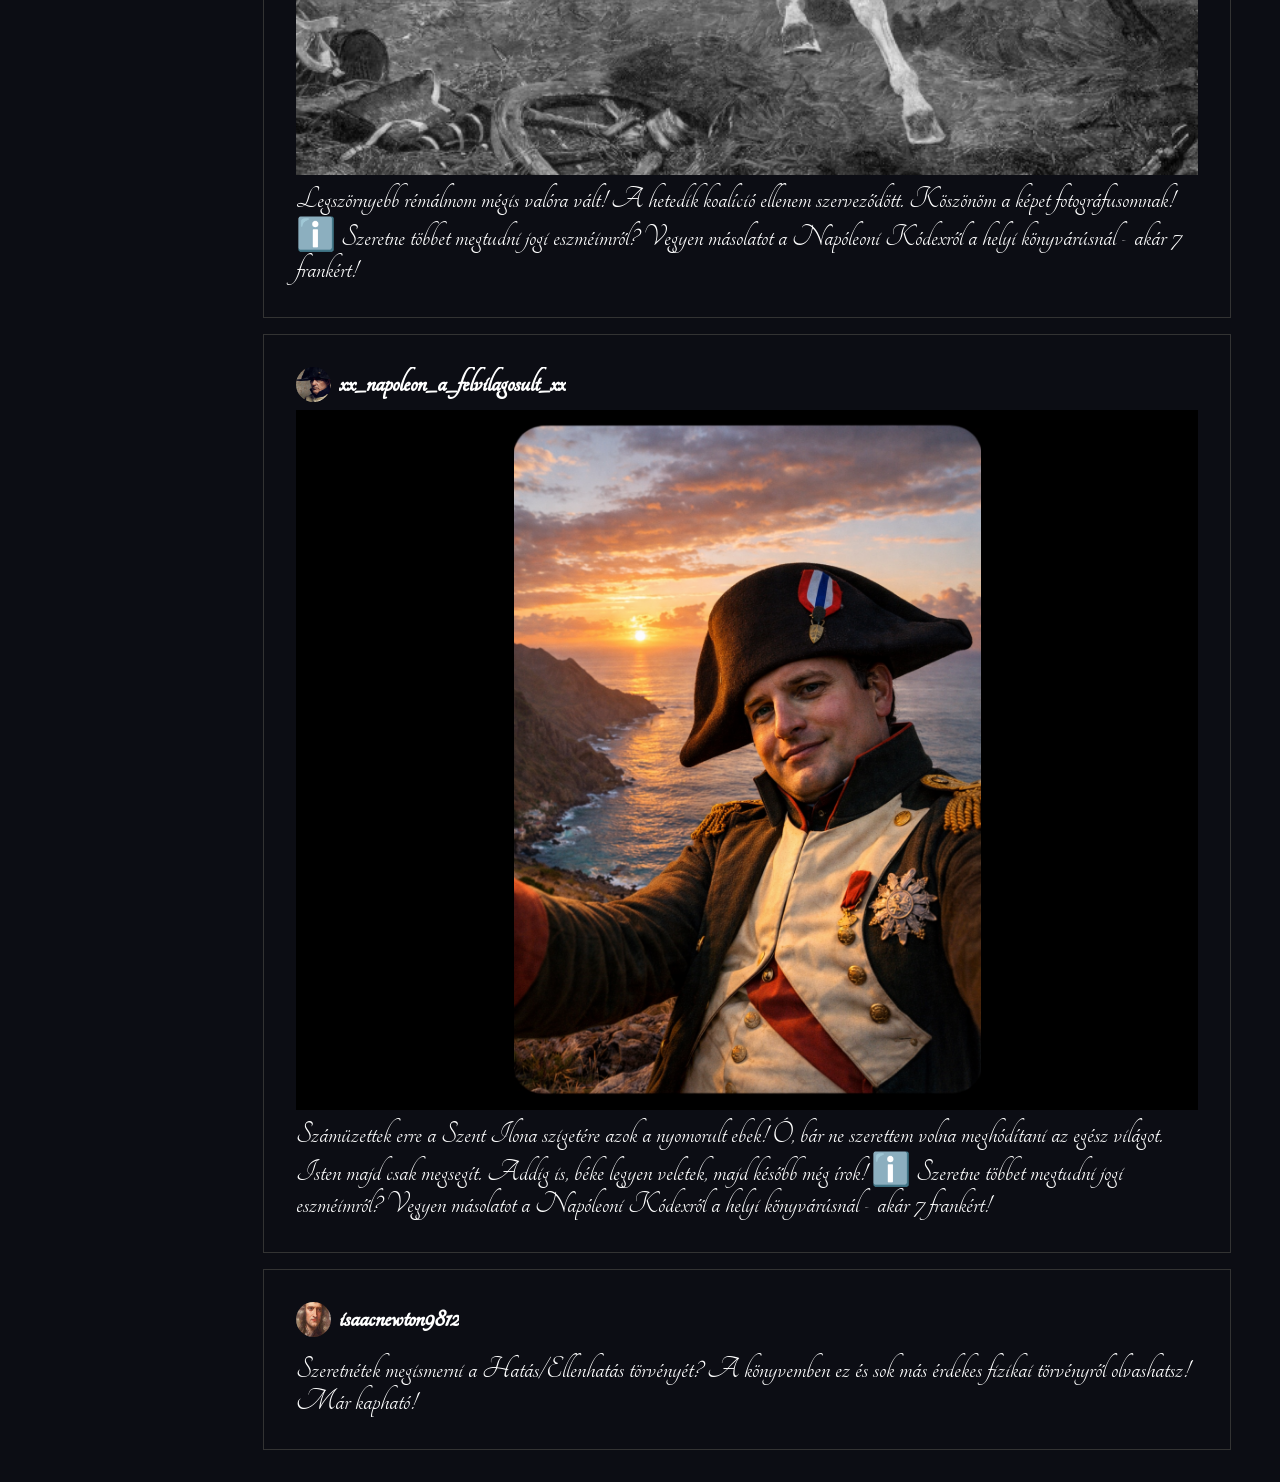
==== commit 92cc9aa1: "write js for recents on index.html" ====
--- a/index.html
+++ b/index.html
@@ -140,47 +140,29 @@
         <!-- posztok ide kerülnek -->
       </section>
       <!-- LEBEGŐ POSZT SABLON ELŐ HTML -->
-      <div id="post-float" class="border hidden">
-        <button id="btn-float-close">X</button>
-        <section id="post-float-img-cont">
-
-          <img id="post-float-img" src="" alt="Képi tartalom" />
-        
-        </section>
-        <section id="post-float-text">
-          <article id="post-desc">
-            <div class="user-card">
-              <div class="user-info">
-
-                <img id="user-pfp" src="" alt="Profilkép">
-                <h5 id="user-username"></h5>
-
+      <div id="post-float" class="hidden">
+        <button id="btn-float-close" onclick="document.getElementById('post-float').classList.add('hidden')">X</button>
+        <div id="post-float-content" class="border">
+          <section id="post-float-img-cont">
+            <img id="post-float-img" src="" alt="Képi tartalom" />
+          </section>
+          <section id="post-float-text">
+            <article id="post-desc">
+              <div class="user-card border">
+                <div class="user-info">
+                  <img id="author-user-pfp" src="" alt="Profilkép" />
+                  <h5 id="author-user-username"></h5>
+                </div>
+                <div class="user-content">
+                  <p id="user-content-desc"></p>
+                </div>
               </div>
-              <div id="user-content">
-
-                <p id="user-content-desc"></p>
-              
-              </div>
-            </div>
-          </article>
-          <article id="user-comments">
-            <!-- <div class="user-card">
-              <div class="user-info">
-
-                <img class="comment-user-pfp" src="" alt="Profilkép">
-                <h5 class="comment-user-username"></h5>
-
-              </div>
-              <div class="user-content">
-
-                <p class="user-content-comment"></p>
-
-              </div>
-            </div> -->
-
-            <!-- kommentek ide -->
-          </article>
-        </section>
+            </article>
+            <article id="user-comments">
+              <!-- kommentek ide -->
+            </article>
+          </section>
+        </div>
       </div>
     </main>
     <!-- HIRFOLYAM VÉGE -->
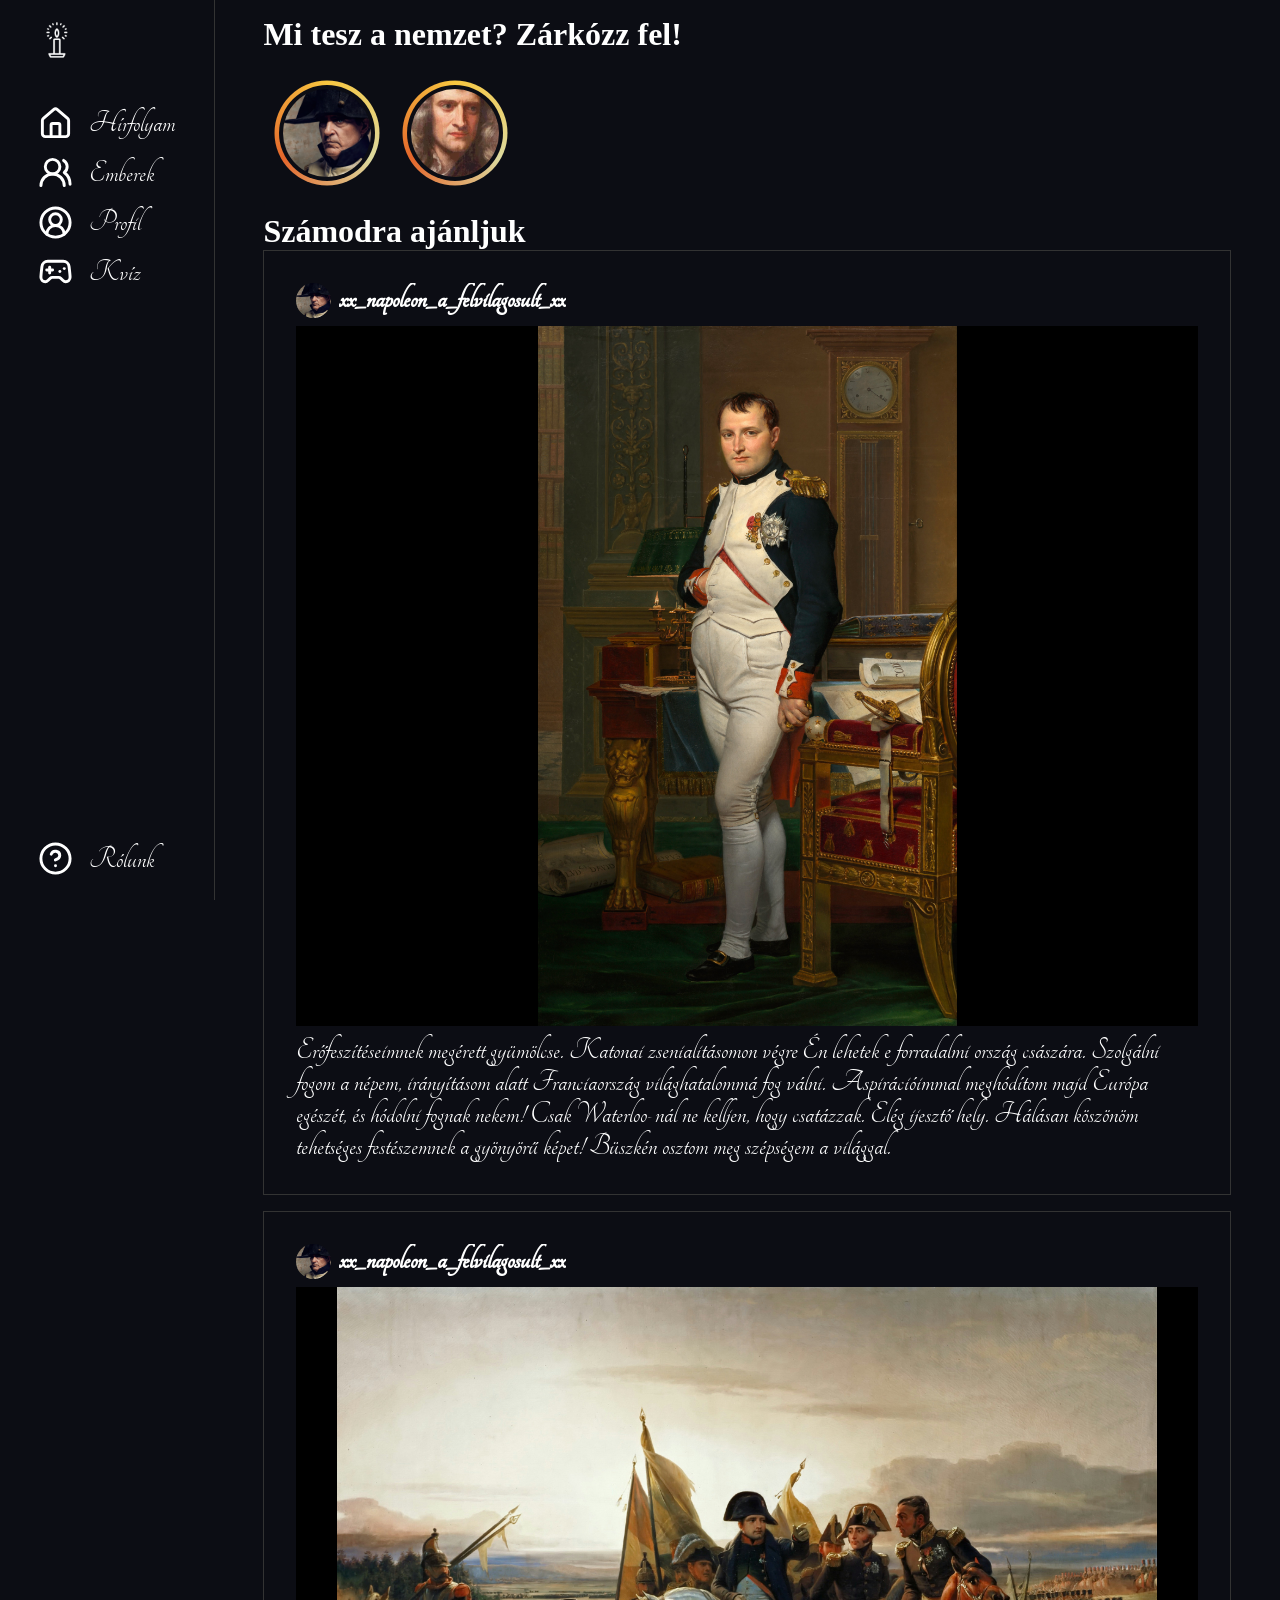
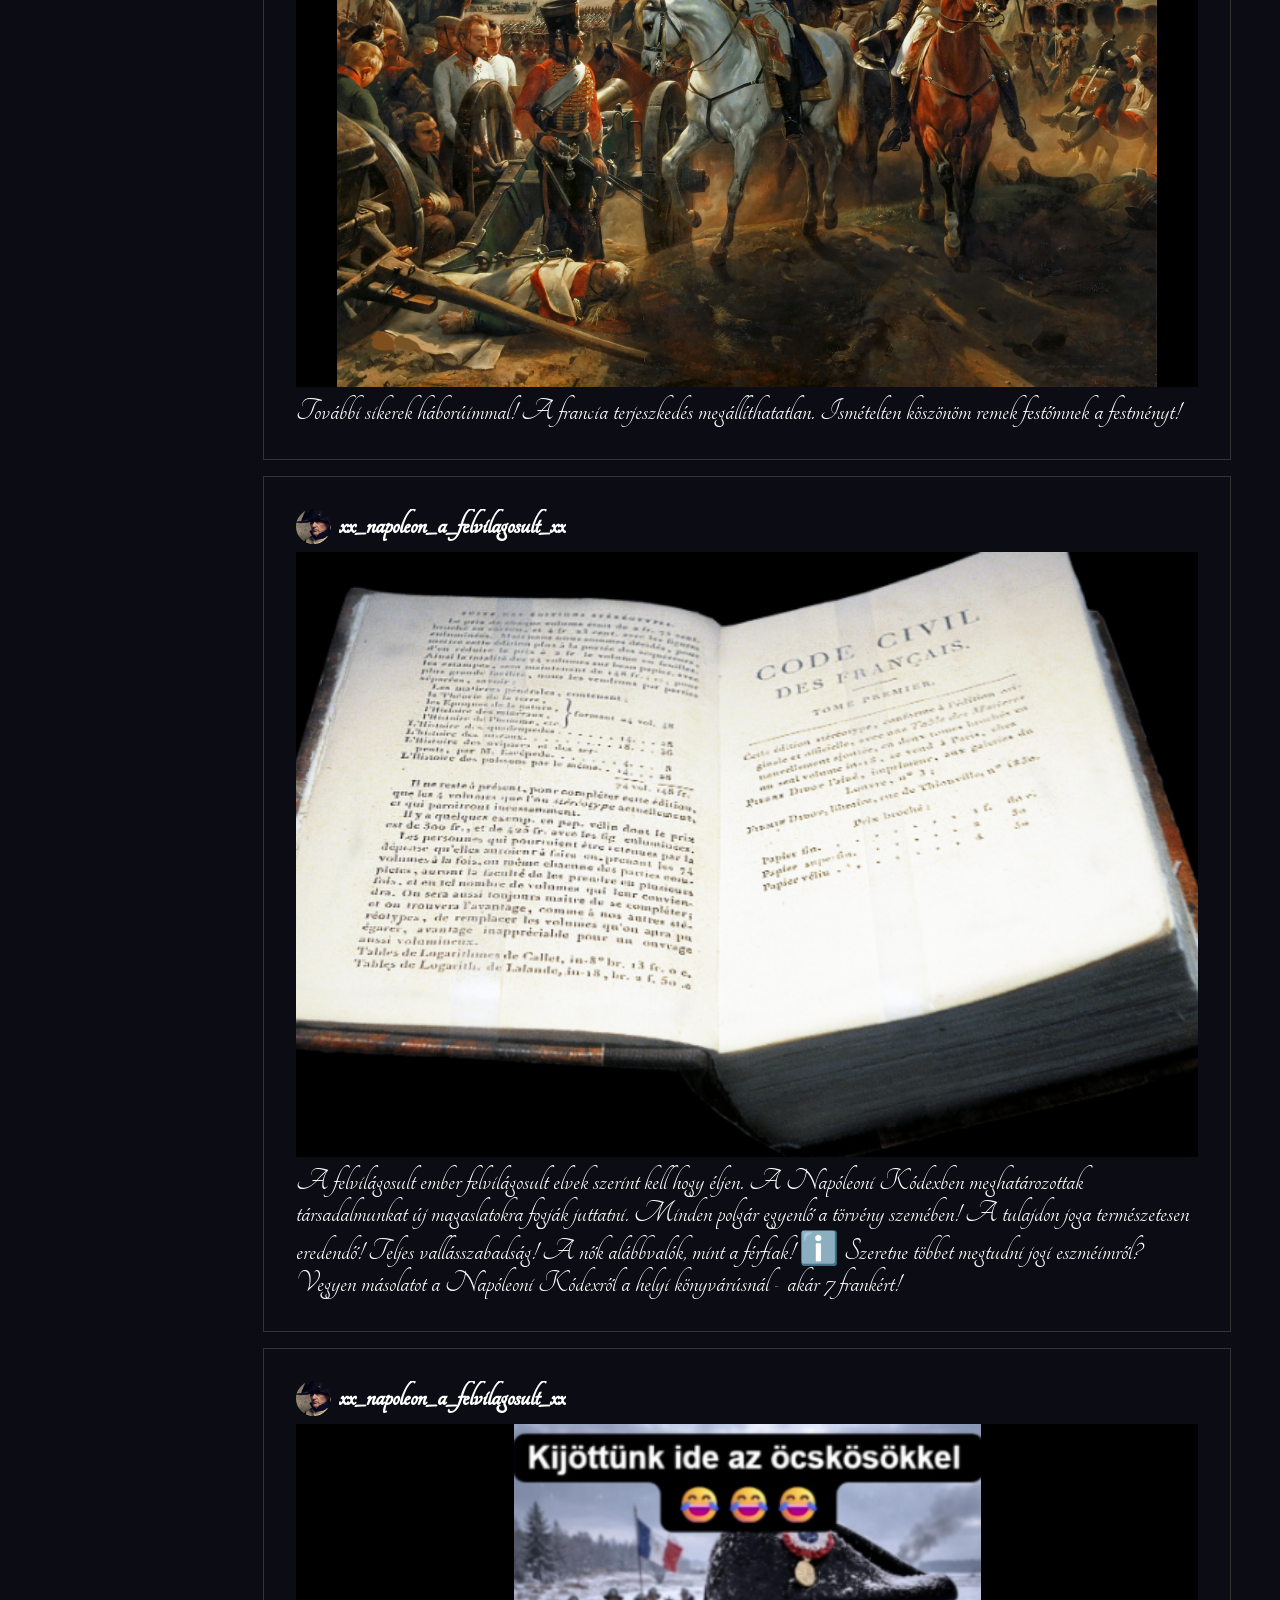
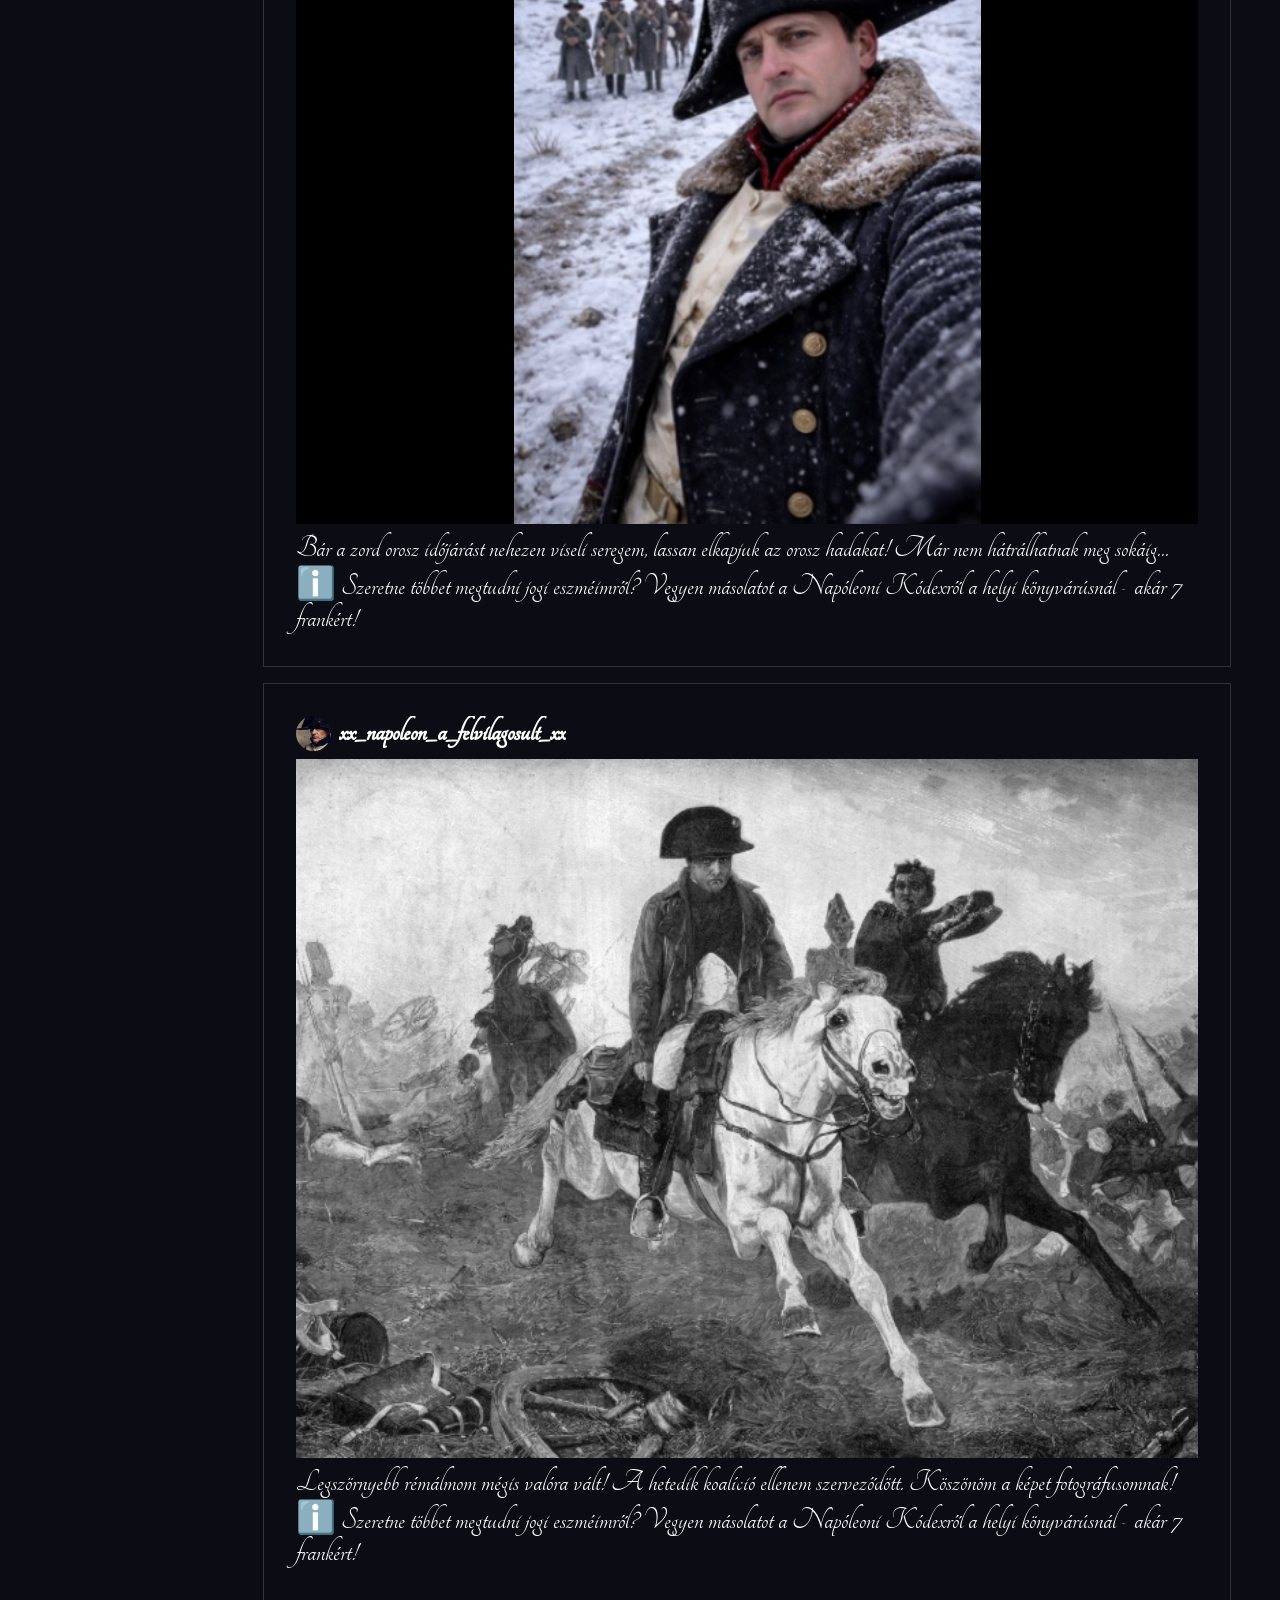
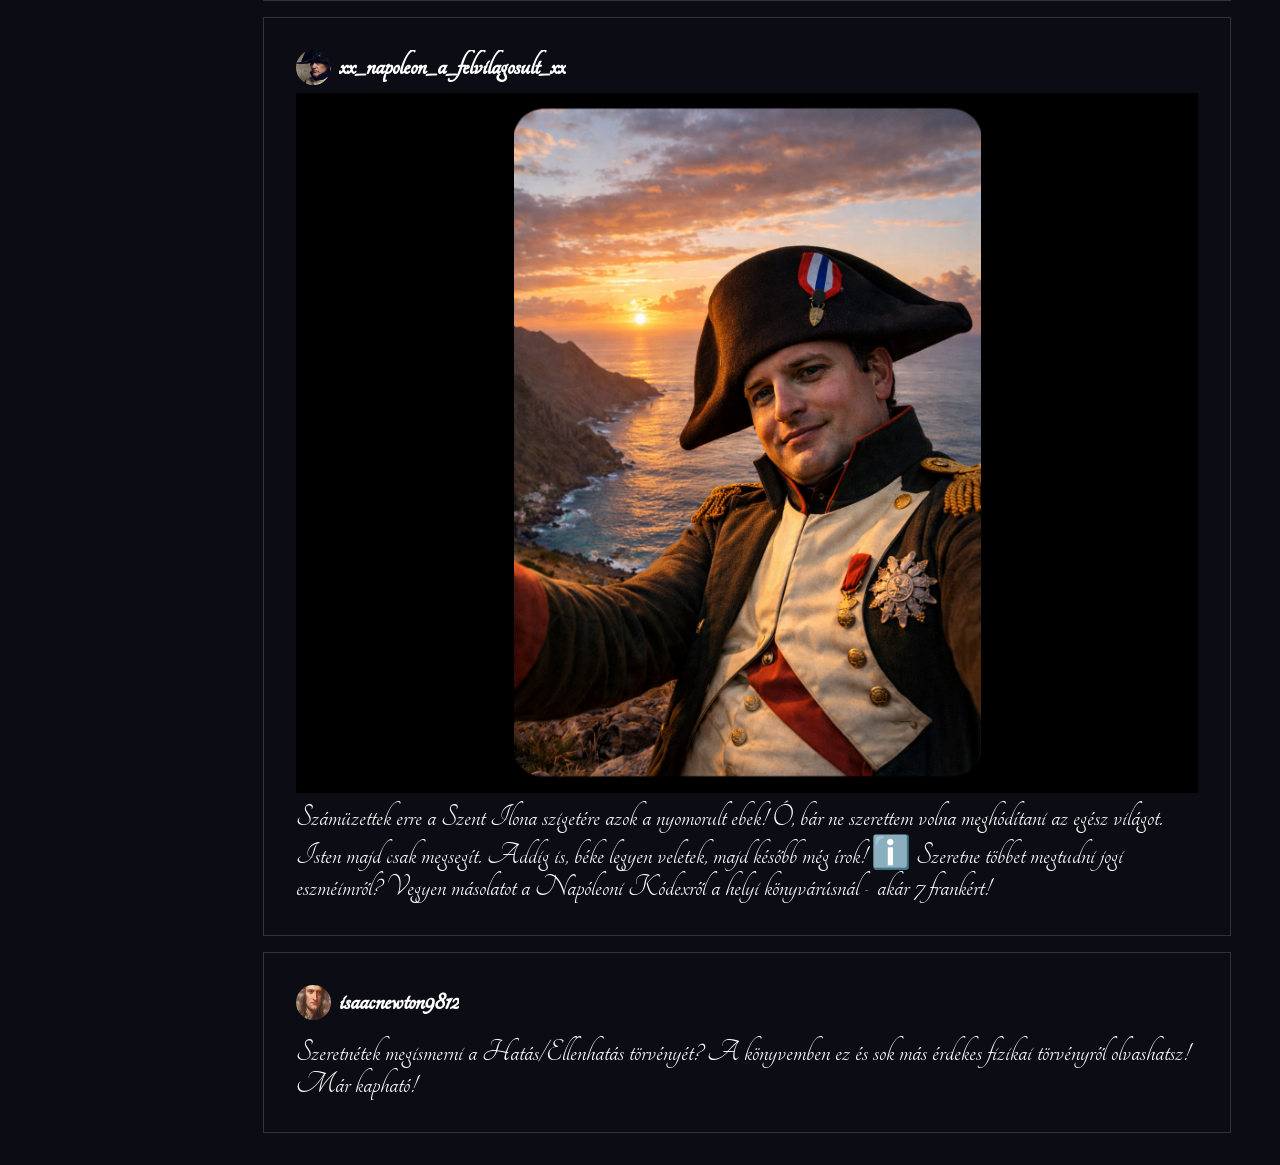
==== commit 5cae2861: "style recents profiles" ====
--- a/index.html
+++ b/index.html
@@ -132,7 +132,6 @@
     <main class="page-inner">
       <h4>Mi tesz a nemzet? Zárkózz fel!</h4>
       <section id="recent-cont">
-        
         <!-- profilok / story-k ide kerülnek -->
       </section>
       <h4>Számodra ajánljuk</h4>
--- a/src/styles/index.css
+++ b/src/styles/index.css
@@ -1,6 +1,39 @@
 /* FELZÁRKÓZÁS STILUSOK */
 
+#recent-cont {
+  display: flex;
+  padding: 2rem 1rem;
+  flex-flow: row nowrap;
+  column-gap: 2rem;
+}
 
+#recent-cont .recent-profile {
+  position: relative;
+  background-color: var(--PRIMARY);
+  border-radius: 50%;
+  padding: 4px;
+  cursor: pointer;
+  width: 6rem;
+}
+
+#recent-cont .recent-profile::before {
+  width: calc(6rem + 4px + 5px);
+  aspect-ratio: 1 / 1;
+  position: absolute;
+  border-radius: 50%;
+  z-index: -1;
+  top: 50%;
+  left: 50%;
+  translate: -50% -50%;
+  content: "";
+  background-image: conic-gradient(rgb(248, 199, 64), rgb(221, 217, 158), rgb(228, 102, 43), rgb(248, 199, 64));
+}
+
+#recent-cont .recent-profile .recent-profile-pfp {
+  object-fit: cover;
+  aspect-ratio: 1 / 1;
+  border-radius: 50%;
+}
 
 /* HÍRFOLYAM STILUSOK */
 
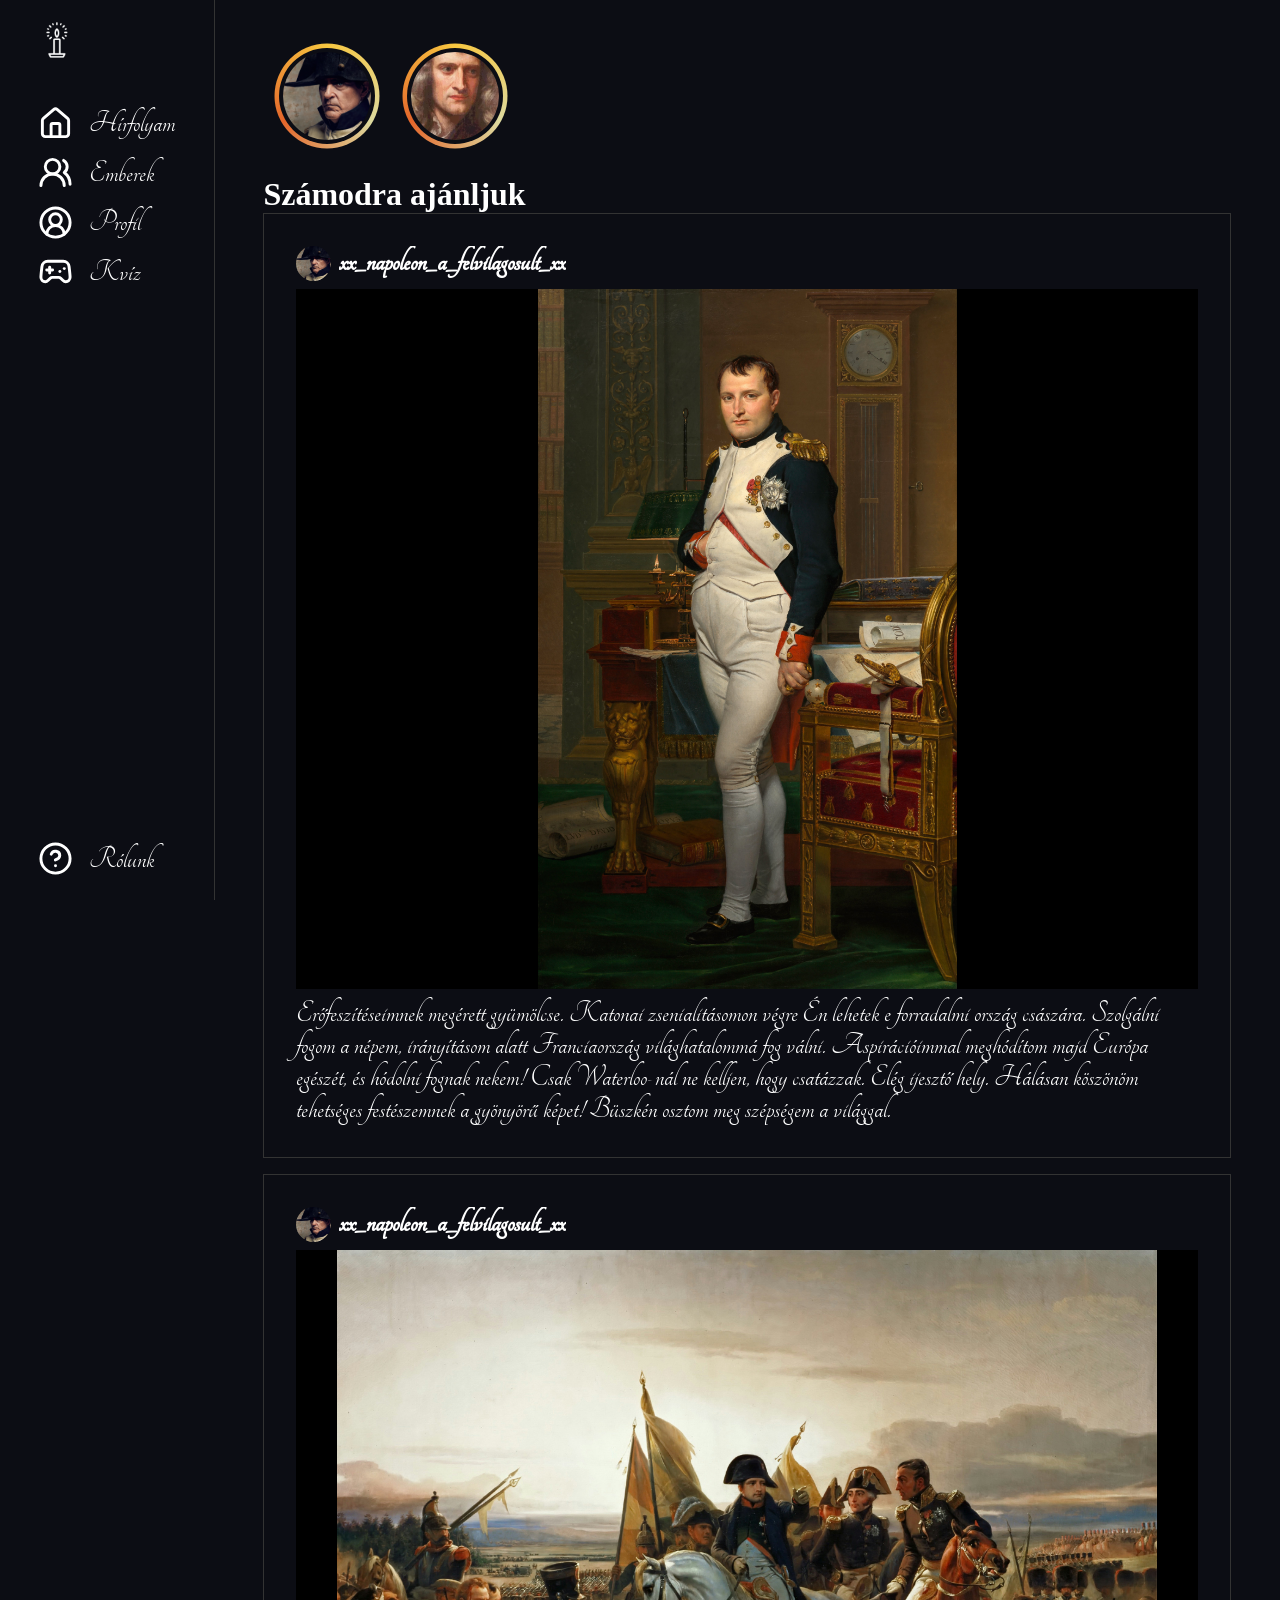
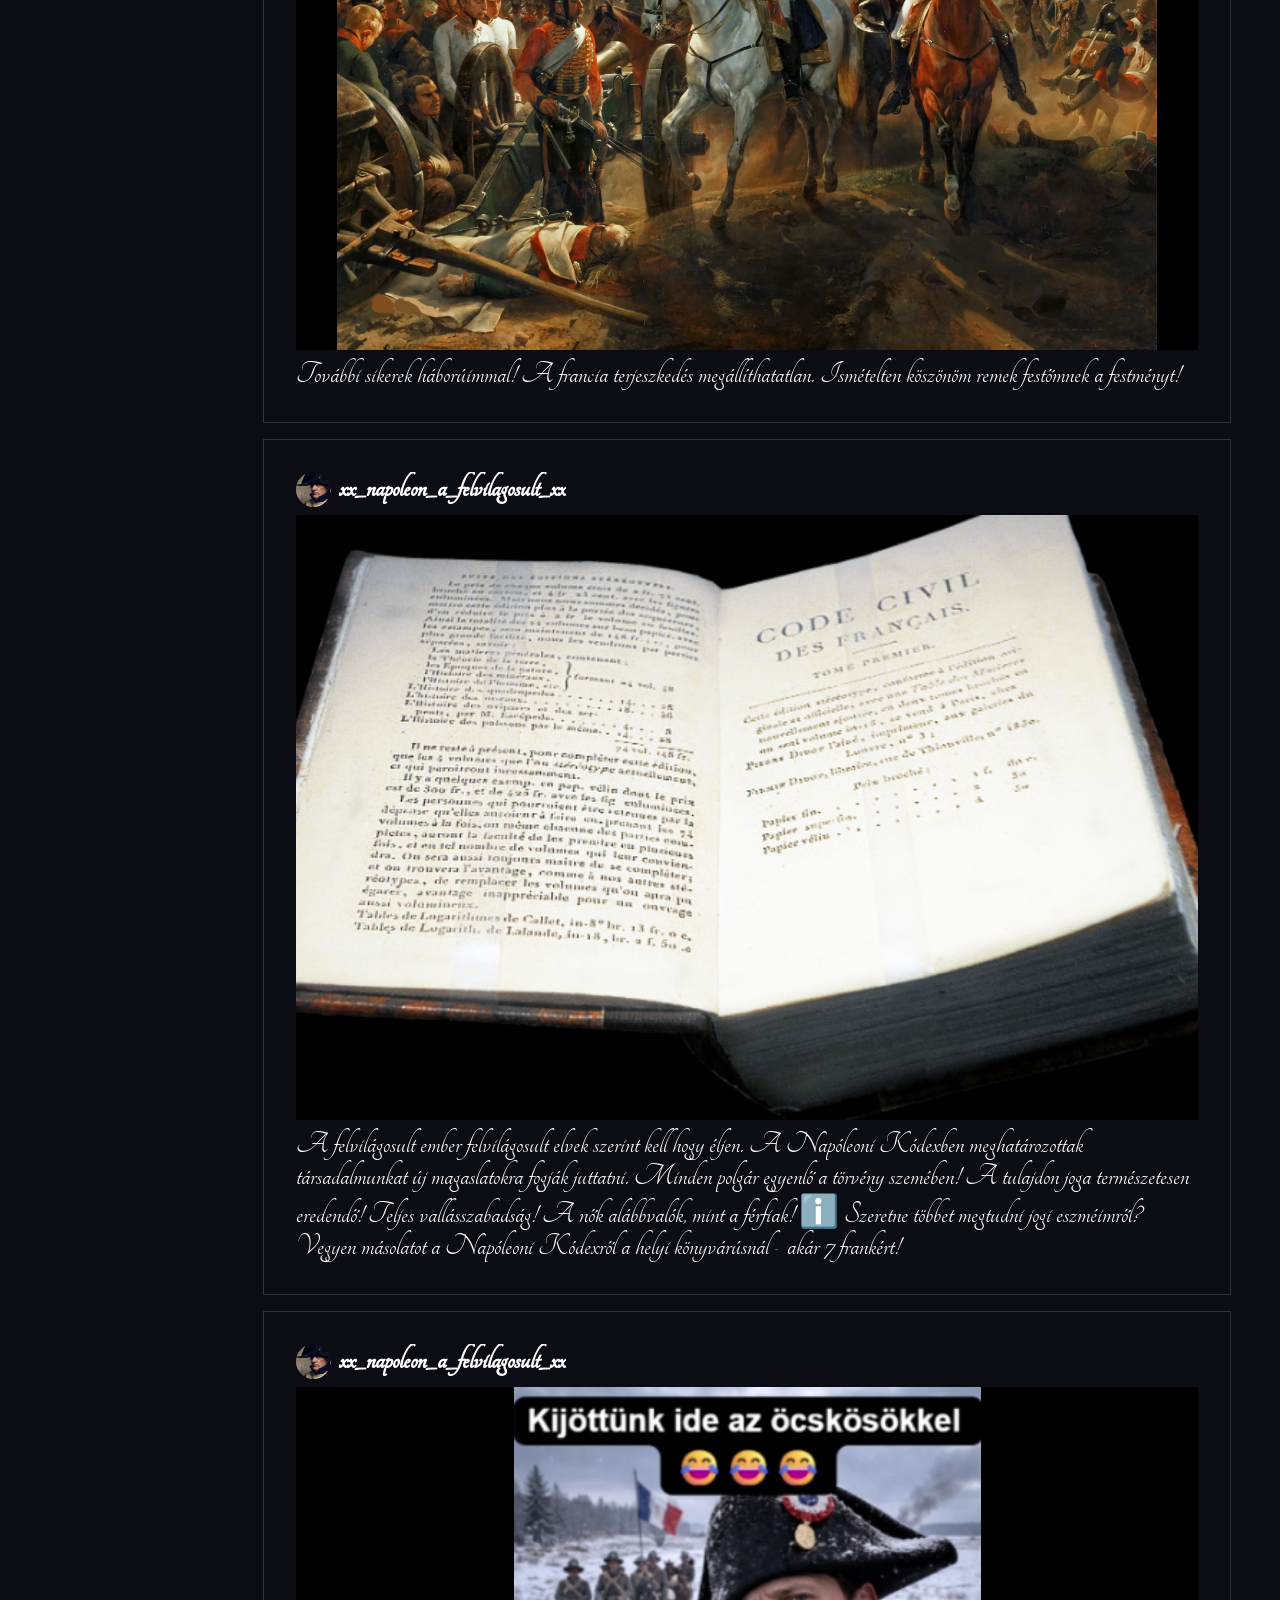
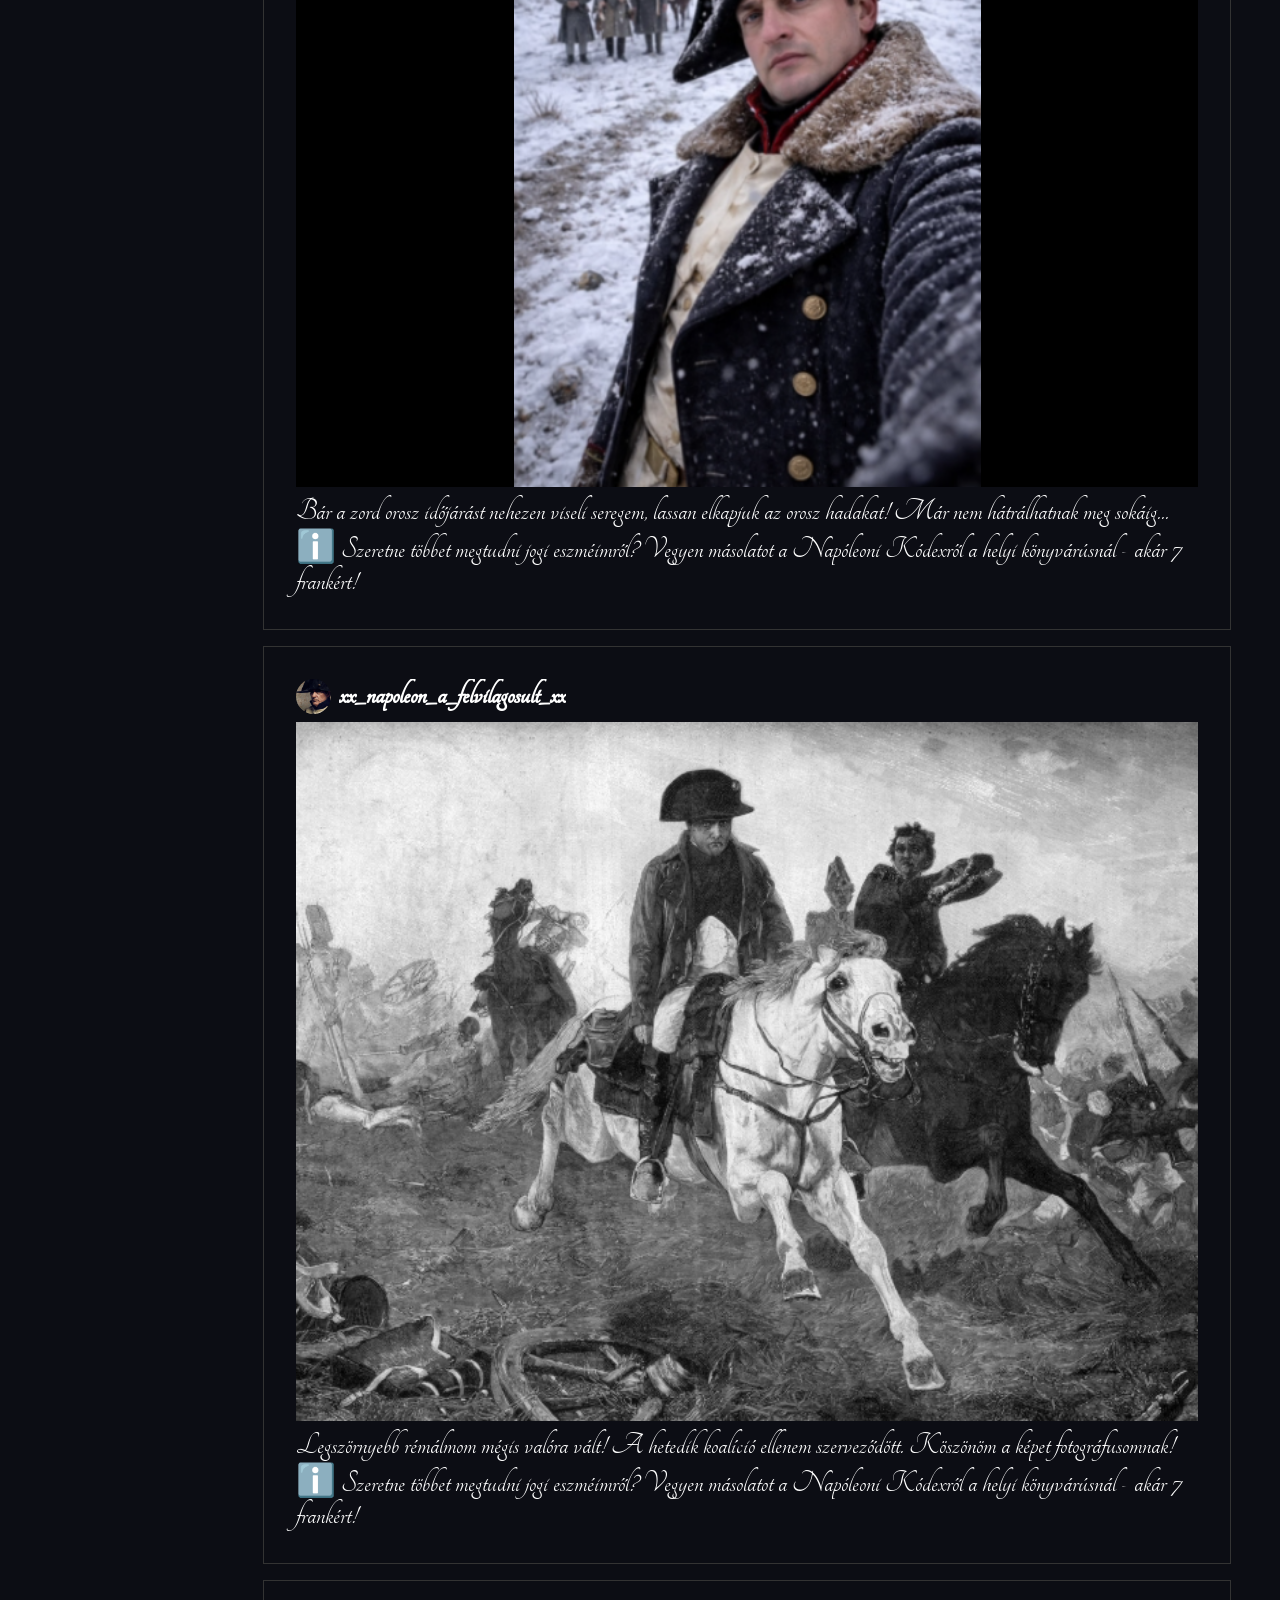
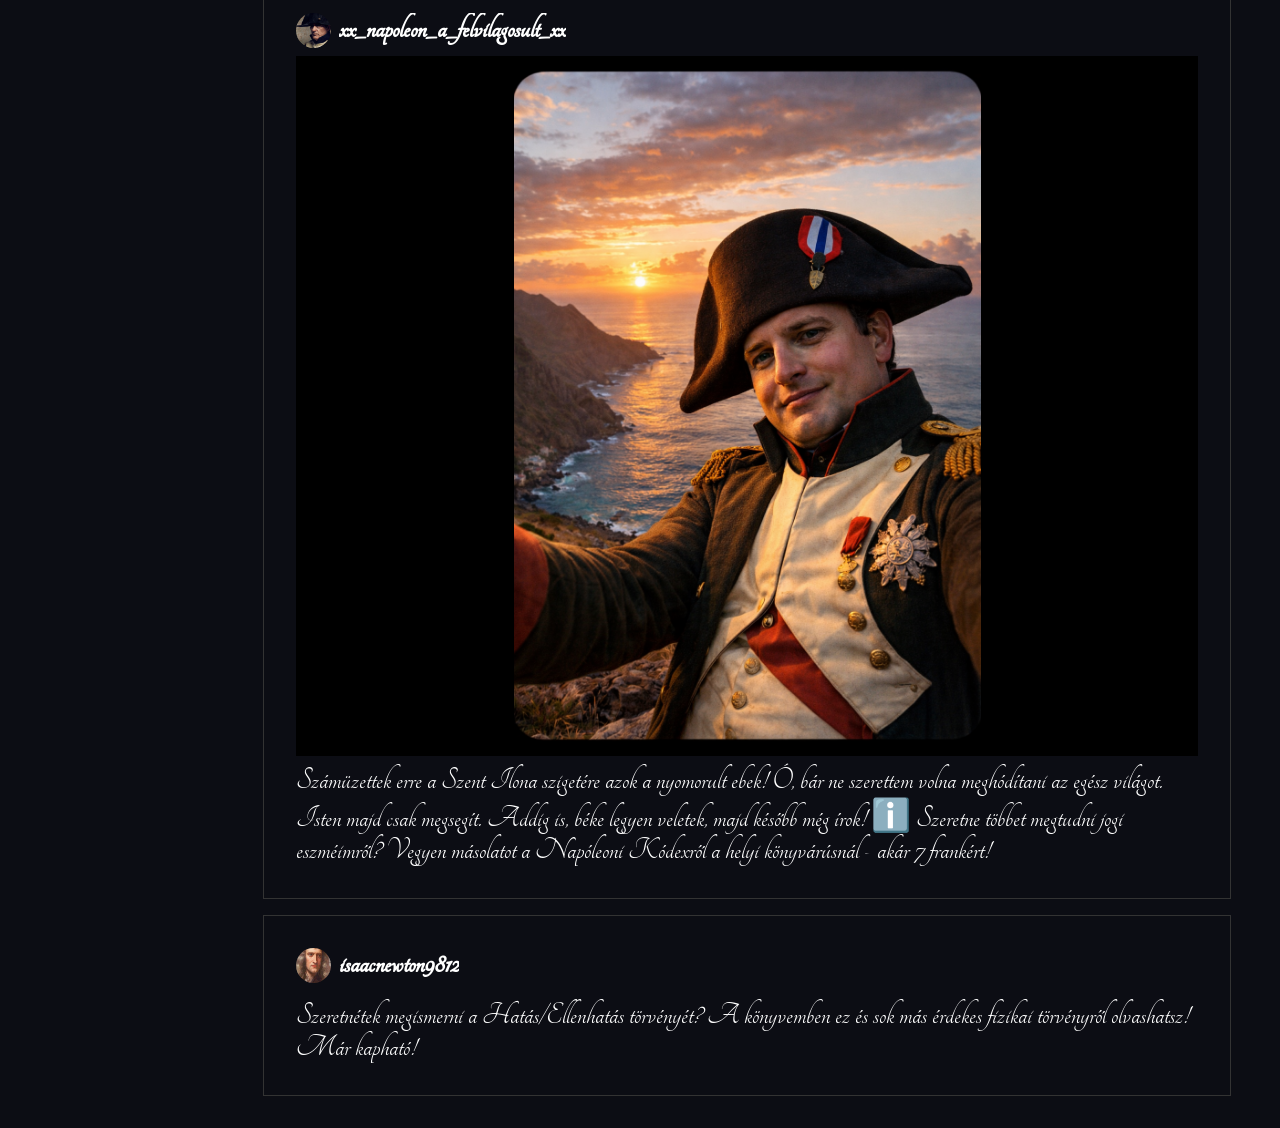
==== commit 8e11bcca: "remove text from above recents" ====
--- a/index.html
+++ b/index.html
@@ -130,7 +130,6 @@
     <!-- NAV VÉGE -->
     <!-- HIRFOLYAM -->
     <main class="page-inner">
-      <h4>Mi tesz a nemzet? Zárkózz fel!</h4>
       <section id="recent-cont">
         <!-- profilok / story-k ide kerülnek -->
       </section>
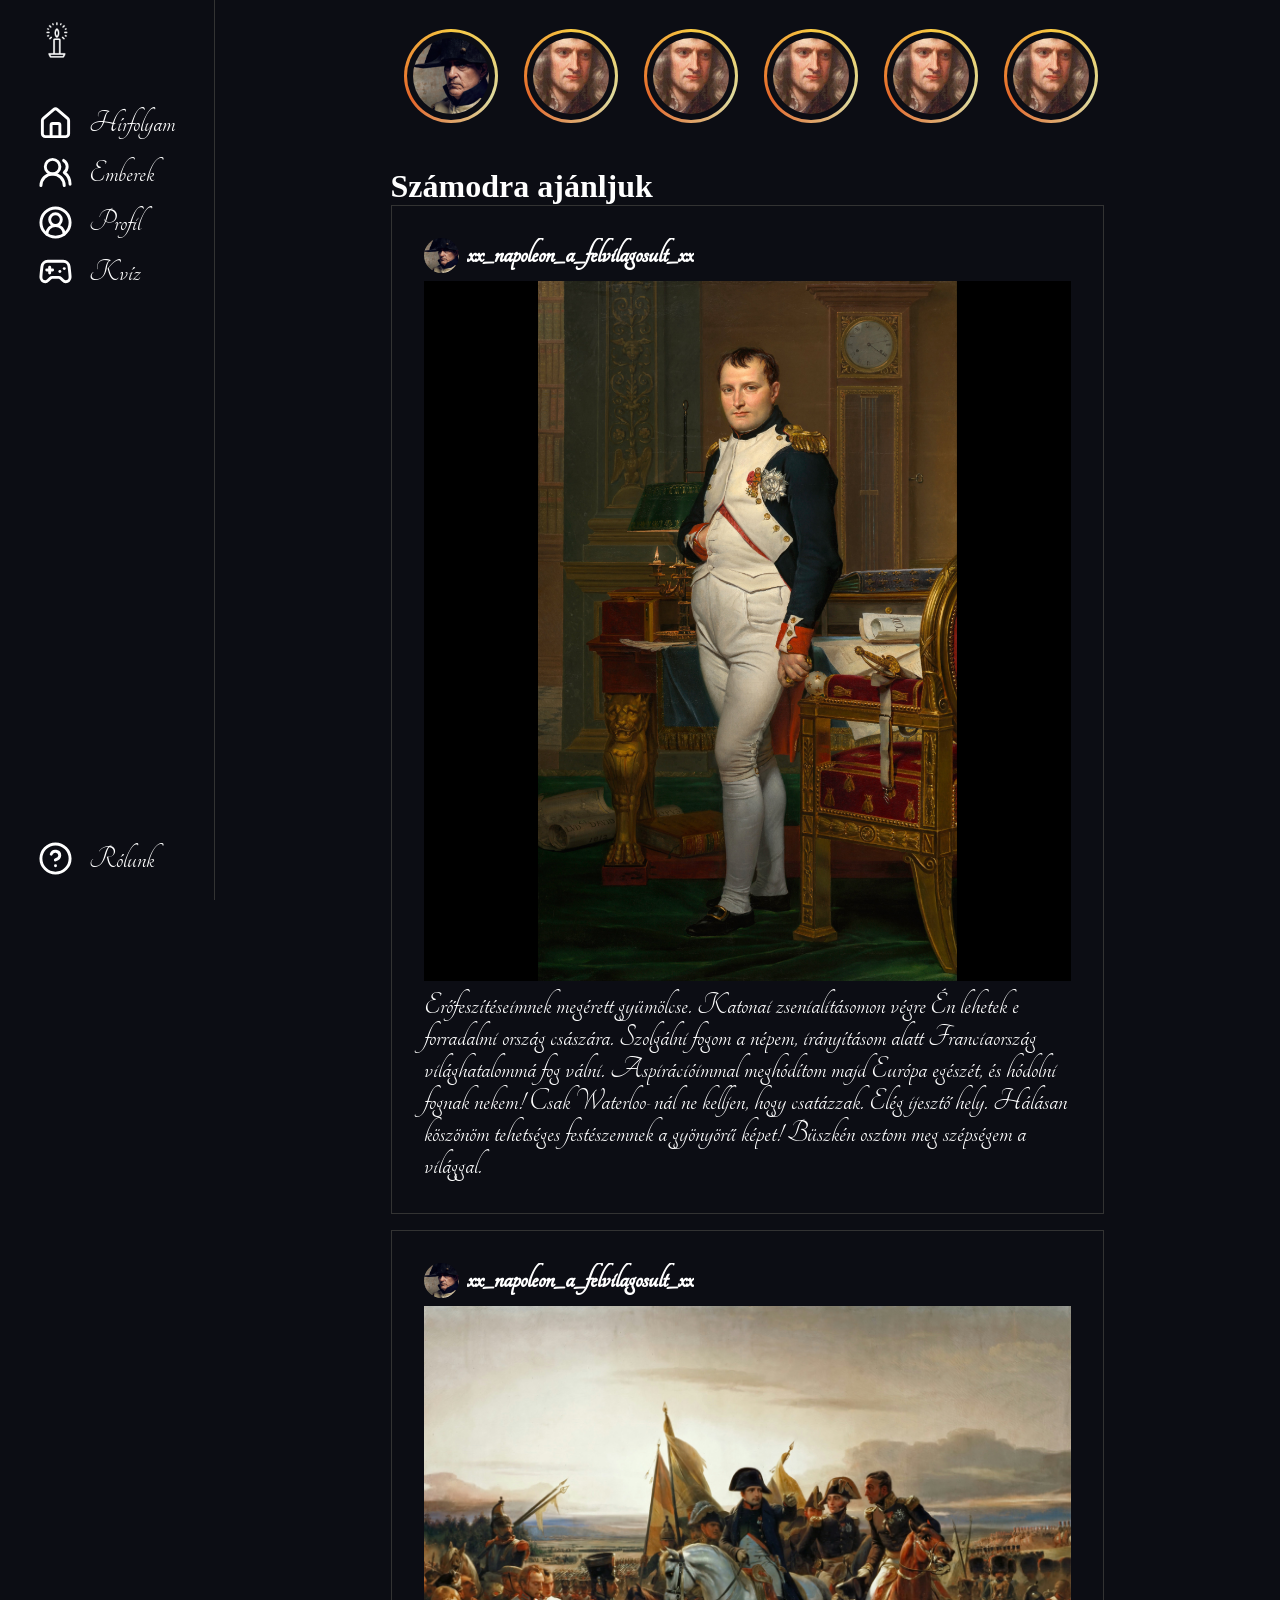
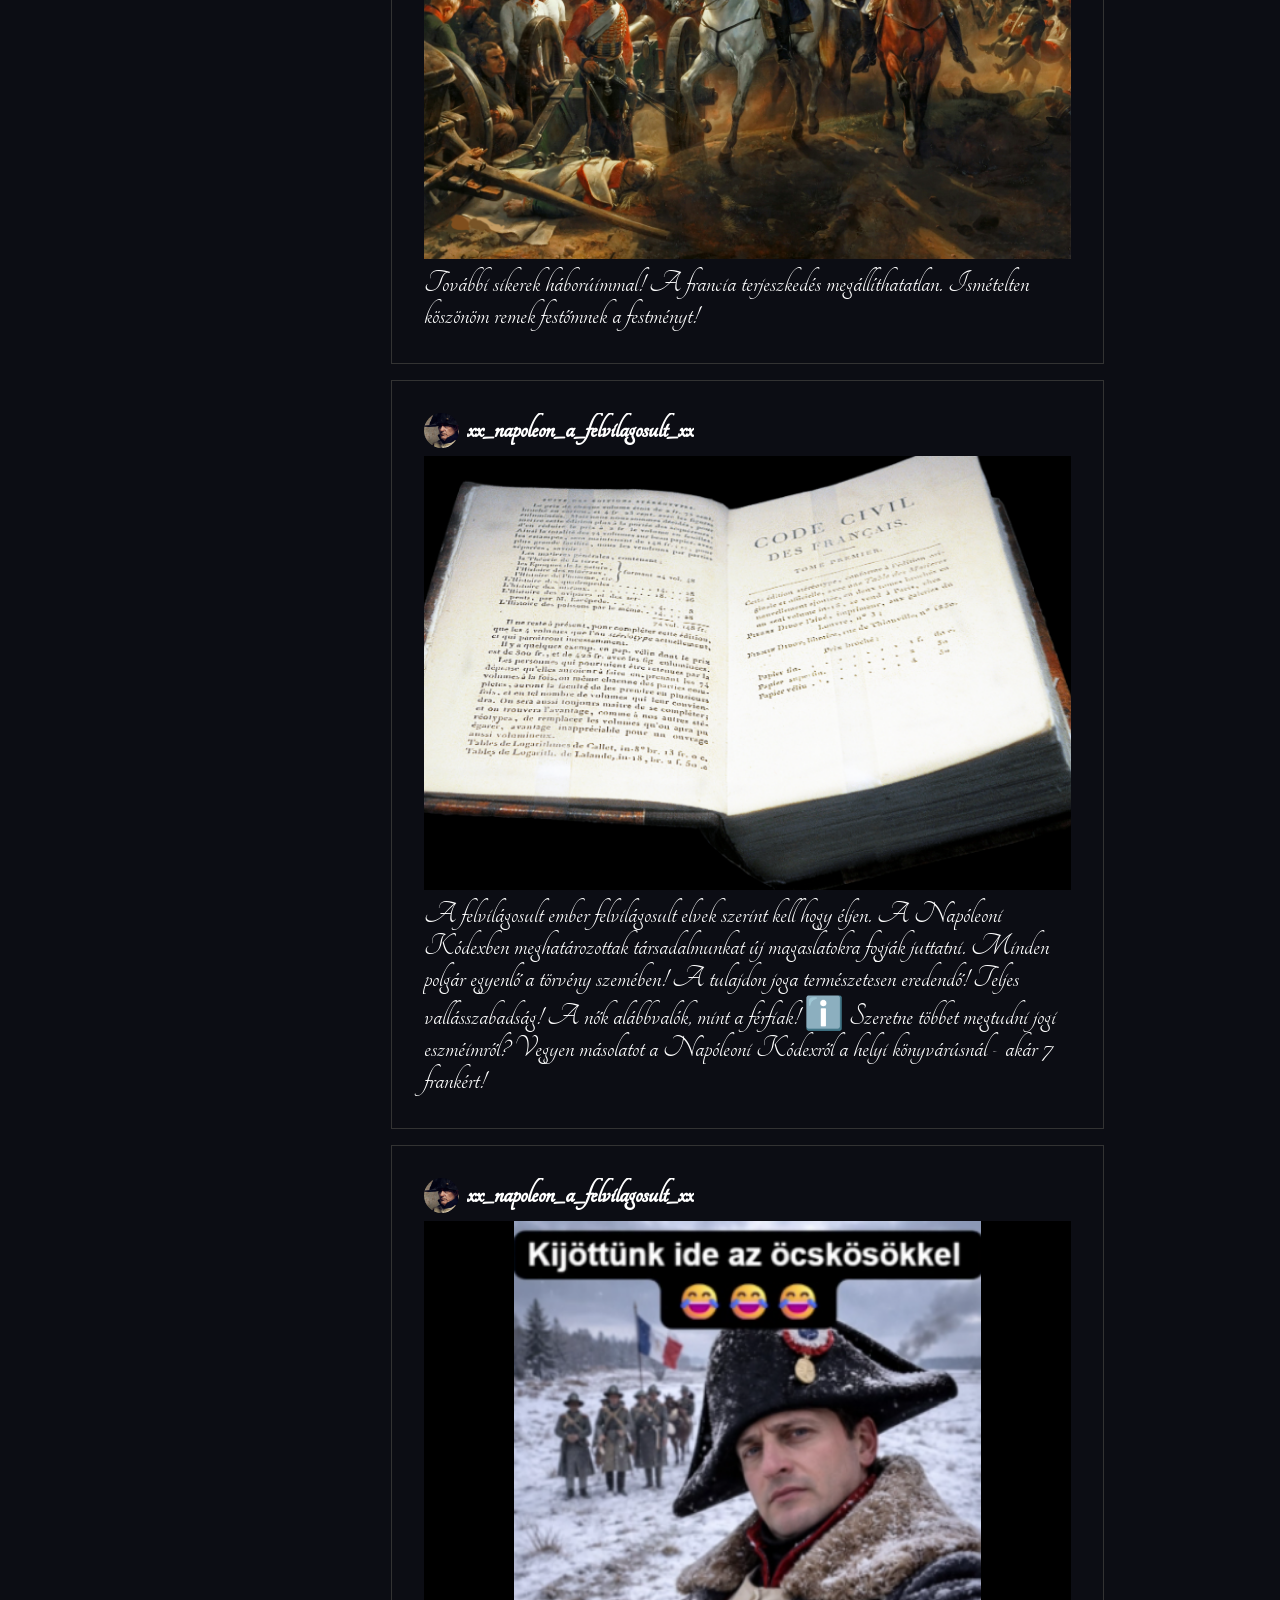
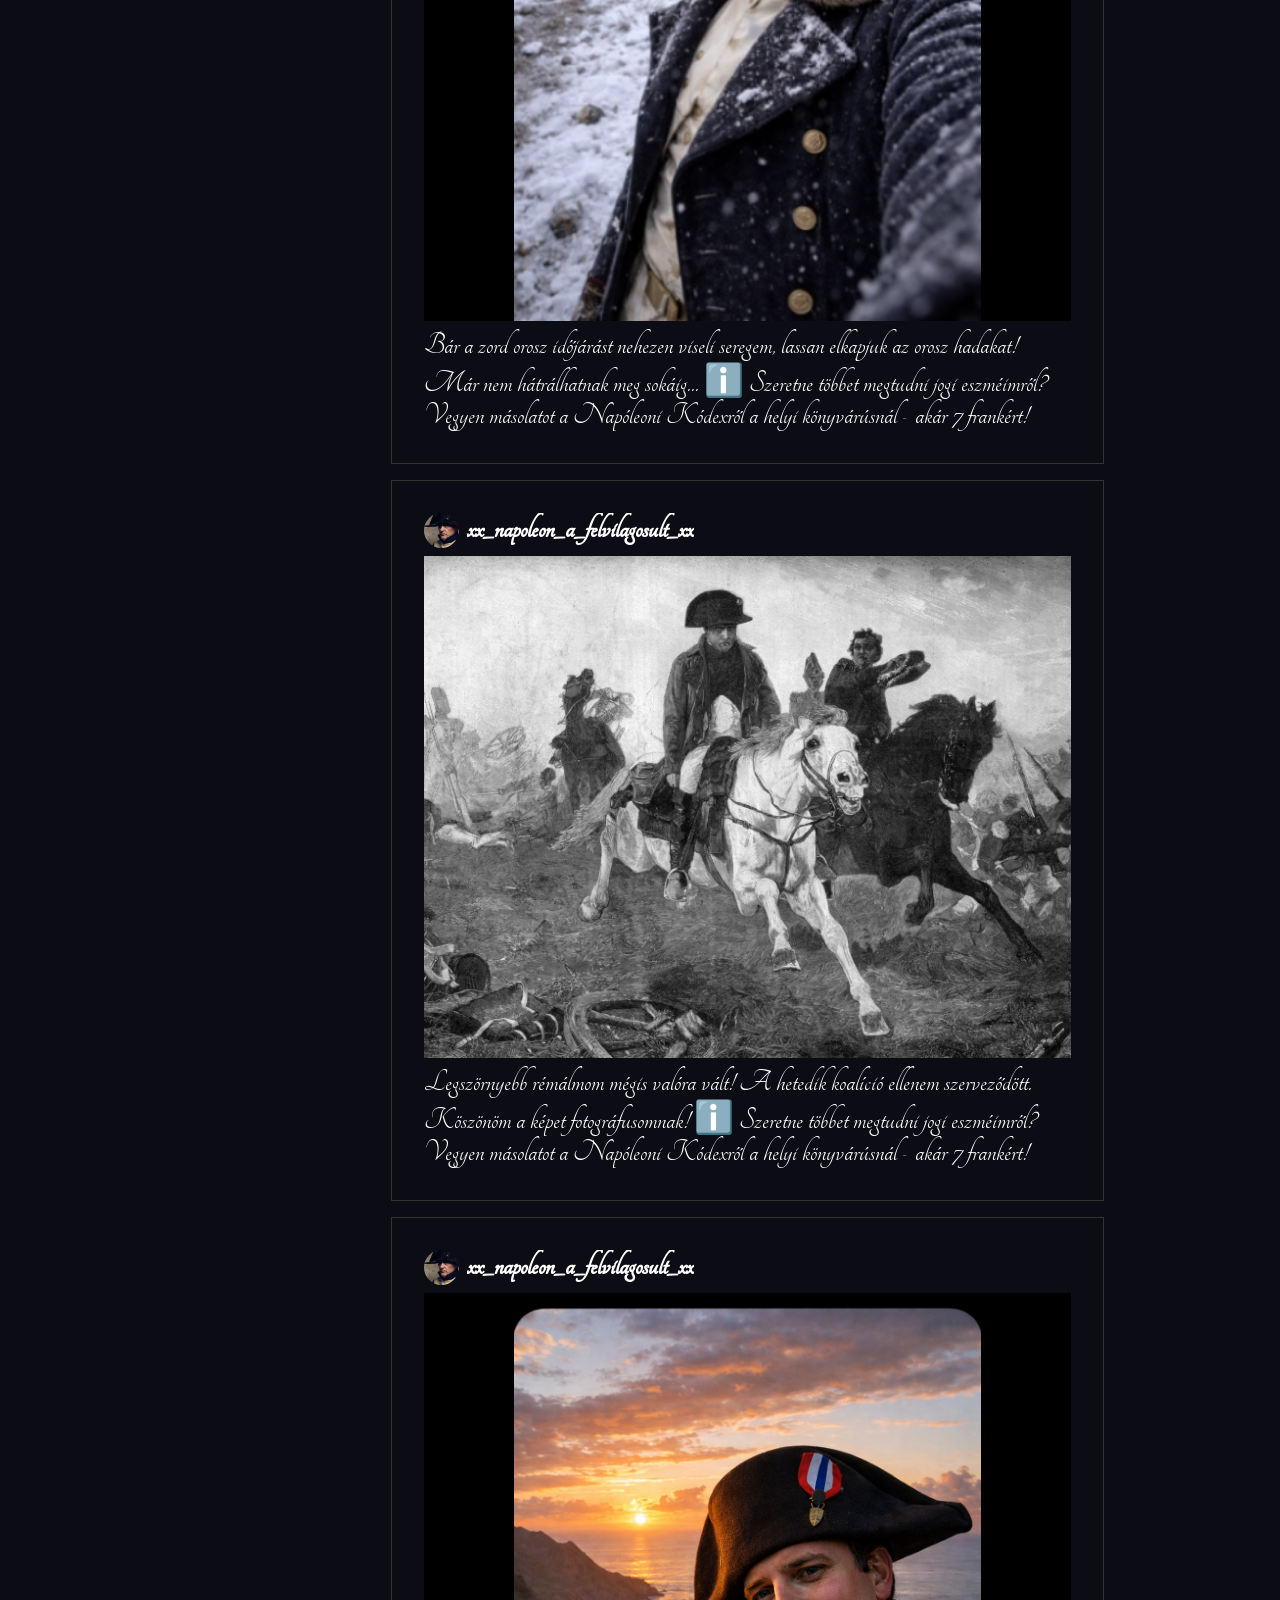
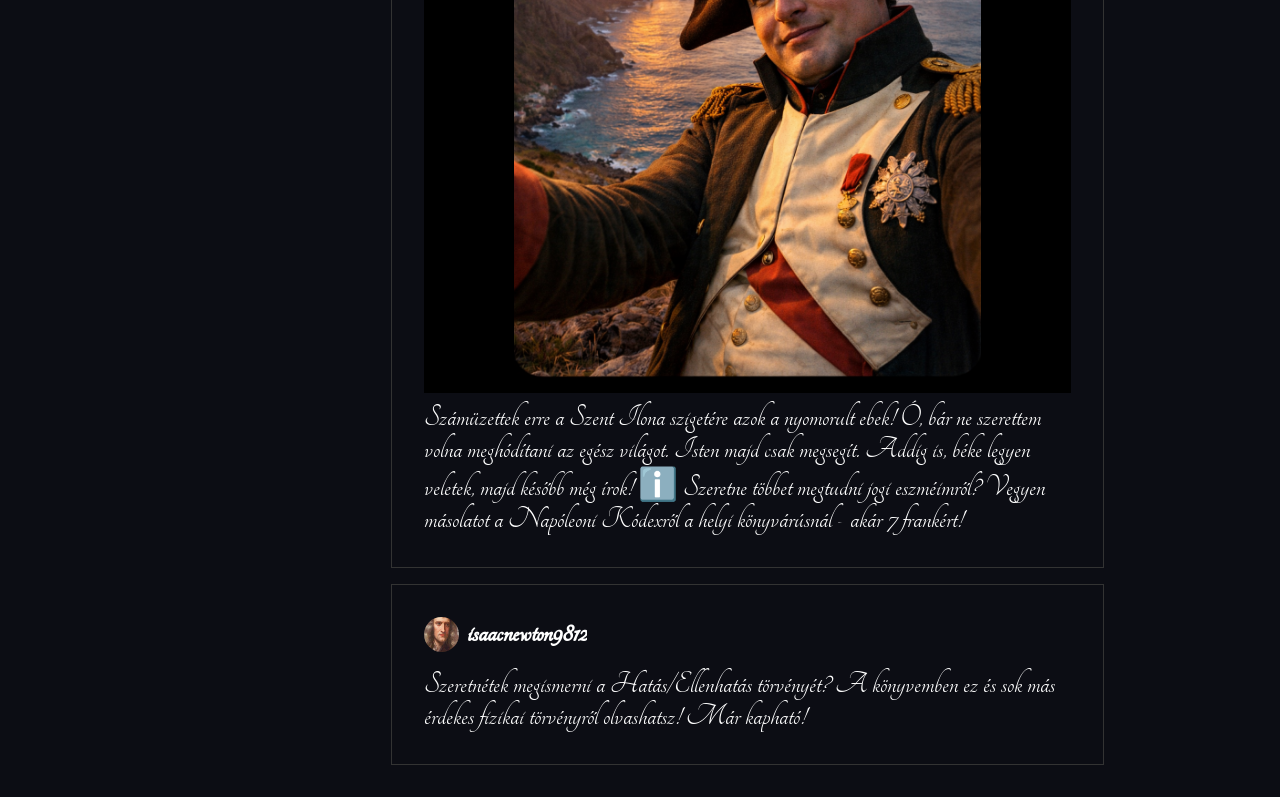
==== commit 663c7858: "fix recents responsivity" ====
--- a/index.html
+++ b/index.html
@@ -20,11 +20,7 @@
       <ul class="nav-container nav-icon">
         <li>
           <a href="https://github.com/adrianhelllo/lightenedgram">
-            <img
-              src="assets/site/img/icon.png"
-              class="icon"
-              alt="icon"
-            />
+            <img src="assets/site/img/icon.png" class="icon" alt="icon" />
           </a>
         </li>
       </ul>
@@ -82,7 +78,8 @@
             >
               <path d="M18 20a6 6 0 0 0-12 0" />
               <circle cx="12" cy="10" r="4" />
-              <circle cx="12" cy="12" r="10" /></svg><span class="link-text">Profil</span></a
+              <circle cx="12" cy="12" r="10" /></svg
+            ><span class="link-text">Profil</span></a
           >
         </li>
         <li>
@@ -103,7 +100,8 @@
               <line x1="18" x2="18.01" y1="10" y2="10" />
               <path
                 d="M17.32 5H6.68a4 4 0 0 0-3.978 3.59c-.006.052-.01.101-.017.152C2.604 9.416 2 14.456 2 16a3 3 0 0 0 3 3c1 0 1.5-.5 2-1l1.414-1.414A2 2 0 0 1 9.828 16h4.344a2 2 0 0 1 1.414.586L17 18c.5.5 1 1 2 1a3 3 0 0 0 3-3c0-1.545-.604-6.584-.685-7.258-.007-.05-.011-.1-.017-.151A4 4 0 0 0 17.32 5z"
-              /></svg><span class="link-text">Kvíz</span></a
+              /></svg
+            ><span class="link-text">Kvíz</span></a
           >
         </li>
       </ul>
@@ -122,7 +120,8 @@
             >
               <circle cx="12" cy="12" r="10" />
               <path d="M9.09 9a3 3 0 0 1 5.83 1c0 2-3 3-3 3" />
-              <path d="M12 17h.01" /></svg><span class="link-text">Rólunk</span></a
+              <path d="M12 17h.01" /></svg
+            ><span class="link-text">Rólunk</span></a
           >
         </li>
       </ul>
@@ -130,39 +129,48 @@
     <!-- NAV VÉGE -->
     <!-- HIRFOLYAM -->
     <main class="page-inner">
-      <section id="recent-cont">
-        <!-- profilok / story-k ide kerülnek -->
-      </section>
-      <h4>Számodra ajánljuk</h4>
-      <section id="feed">
-        <!-- posztok ide kerülnek -->
-      </section>
-      <!-- LEBEGŐ POSZT SABLON ELŐ HTML -->
-      <div id="post-float" class="hidden">
-        <button id="btn-float-close" onclick="document.getElementById('post-float').classList.add('hidden')">X</button>
-        <div id="post-float-content" class="border">
-          <section id="post-float-img-cont">
-            <img id="post-float-img" src="" alt="Képi tartalom" />
-          </section>
-          <section id="post-float-text">
-            <article id="post-desc">
-              <div class="user-card border">
-                <div class="user-info">
-                  <img id="author-user-pfp" src="" alt="Profilkép" />
-                  <h5 id="author-user-username"></h5>
+      <div id="page-content-wrapper">
+        <section id="recent-cont">
+          <!-- profilok / story-k ide kerülnek -->
+        </section>
+        <h4>Számodra ajánljuk</h4>
+        <section id="feed">
+          <!-- posztok ide kerülnek -->
+        </section>
+        <!-- LEBEGŐ POSZT SABLON ELŐ HTML -->
+        <div id="post-float" class="hidden">
+          <button
+            id="btn-float-close"
+            onclick="
+              document.getElementById('post-float').classList.add('hidden')
+            "
+          >
+            X
+          </button>
+          <div id="post-float-content" class="border">
+            <section id="post-float-img-cont">
+              <img id="post-float-img" src="" alt="Képi tartalom" />
+            </section>
+            <section id="post-float-text">
+              <article id="post-desc">
+                <div class="user-card border">
+                  <div class="user-info">
+                    <img id="author-user-pfp" src="" alt="Profilkép" />
+                    <h5 id="author-user-username"></h5>
+                  </div>
+                  <div class="user-content">
+                    <p id="user-content-desc"></p>
+                  </div>
                 </div>
-                <div class="user-content">
-                  <p id="user-content-desc"></p>
-                </div>
-              </div>
-            </article>
-            <article id="user-comments">
-              <!-- kommentek ide -->
-            </article>
-          </section>
+              </article>
+              <article id="user-comments">
+                <!-- kommentek ide -->
+              </article>
+            </section>
+          </div>
         </div>
       </div>
     </main>
     <!-- HIRFOLYAM VÉGE -->
   </body>
-</html>+</html>
--- a/src/styles/main.css
+++ b/src/styles/main.css
@@ -37,7 +37,7 @@
   background-color: var(--PRIMARY);
 
   display: grid;
-  grid-template-columns: auto 1fr;
+  grid-template-columns: auto minmax(0, 1fr);
 }
 
 button {
@@ -106,14 +106,15 @@
   
   /* border-inline: 1px solid var(--ACCENT); */
   /* padding: 3rem; */
-  /*width: clamp(660px, 70%, 1500px);
-  max-width: 100%;*/
-
-  width: 100%;
-  max-width: 1000px;
+  width: clamp(660px, 70%, 1500px);
+  max-width: 100%;
   
   padding: 1rem;
   margin-inline: auto; /* inline necessary as content is a grid element */
+}
+
+.page-inner > #page-content-wrapper { /* Makes it possible for .page-inner to be 100% of the column, providing more consistent sizing */
+  width: min(100%, 1000px);
 }
 
 /* NAV STILUSOK */
@@ -135,7 +136,7 @@
   padding: 1rem min(3vw, 2rem);
   flex-flow: column nowrap;
   border-right: 1px solid var(--ACCENT);
-  height: 100vh;
+  height: 100svh;
 }
 
 nav .nav-container {
--- a/src/styles/index.css
+++ b/src/styles/index.css
@@ -2,30 +2,34 @@
 
 #recent-cont {
   display: flex;
-  padding: 2rem 1rem;
   flex-flow: row nowrap;
+  overflow-x: auto;
   column-gap: 2rem;
+  width: 100%;
+  min-width: 0;
+  padding: 1rem;
+  margin-bottom: 2rem;
 }
 
 #recent-cont .recent-profile {
+  flex: 0 0 5.5rem;
   position: relative;
   background-color: var(--PRIMARY);
   border-radius: 50%;
-  padding: 4px;
+  padding: 6px;
   cursor: pointer;
-  width: 6rem;
 }
 
 #recent-cont .recent-profile::before {
-  width: calc(6rem + 4px + 5px);
-  aspect-ratio: 1 / 1;
   position: absolute;
-  border-radius: 50%;
   z-index: -1;
   top: 50%;
   left: 50%;
   translate: -50% -50%;
   content: "";
+  width: calc(5.5rem + 6px);
+  aspect-ratio: 1 / 1;
+  border-radius: 50%;
   background-image: conic-gradient(rgb(248, 199, 64), rgb(221, 217, 158), rgb(228, 102, 43), rgb(248, 199, 64));
 }
 
@@ -71,4 +75,8 @@
 .post .post-content .img-cont {
   background-color: black;
   margin: 0.5rem 0;
+}
+
+@media screen and (max-width: 768px) {
+  
 }
